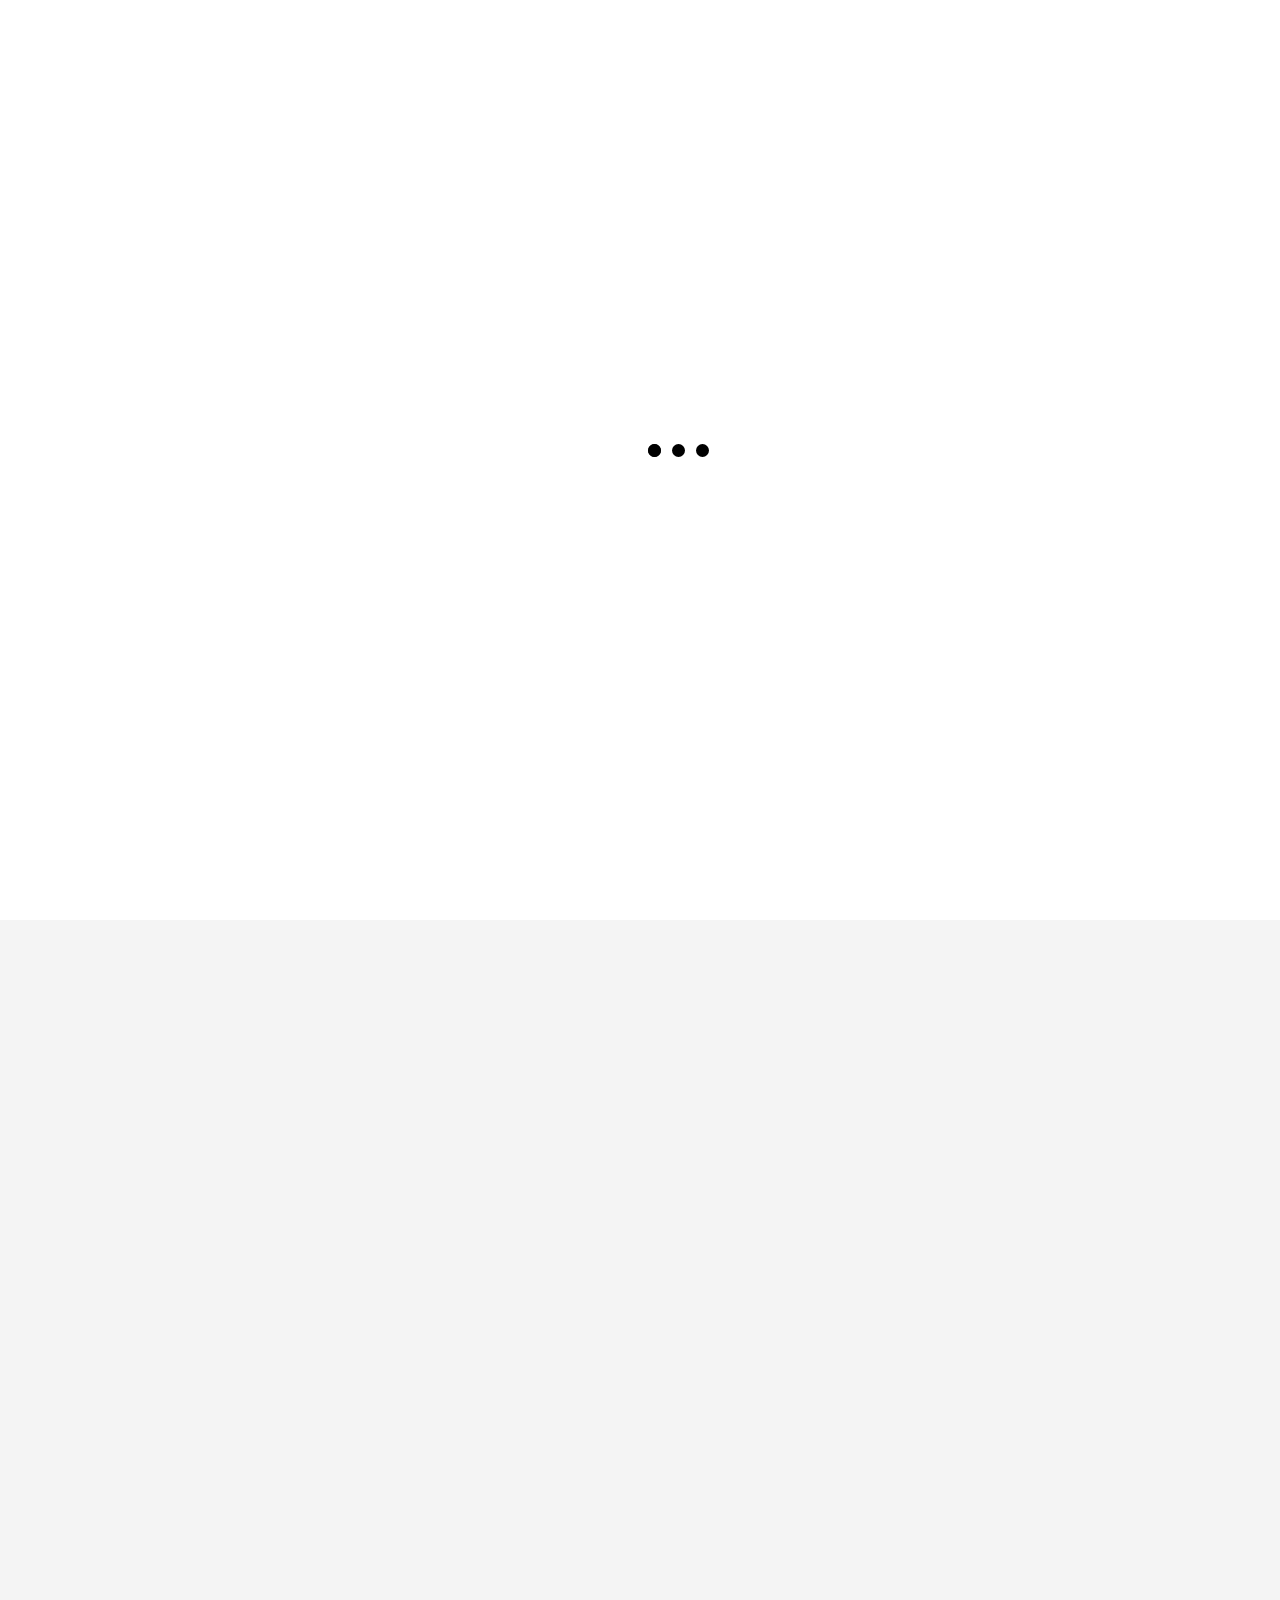
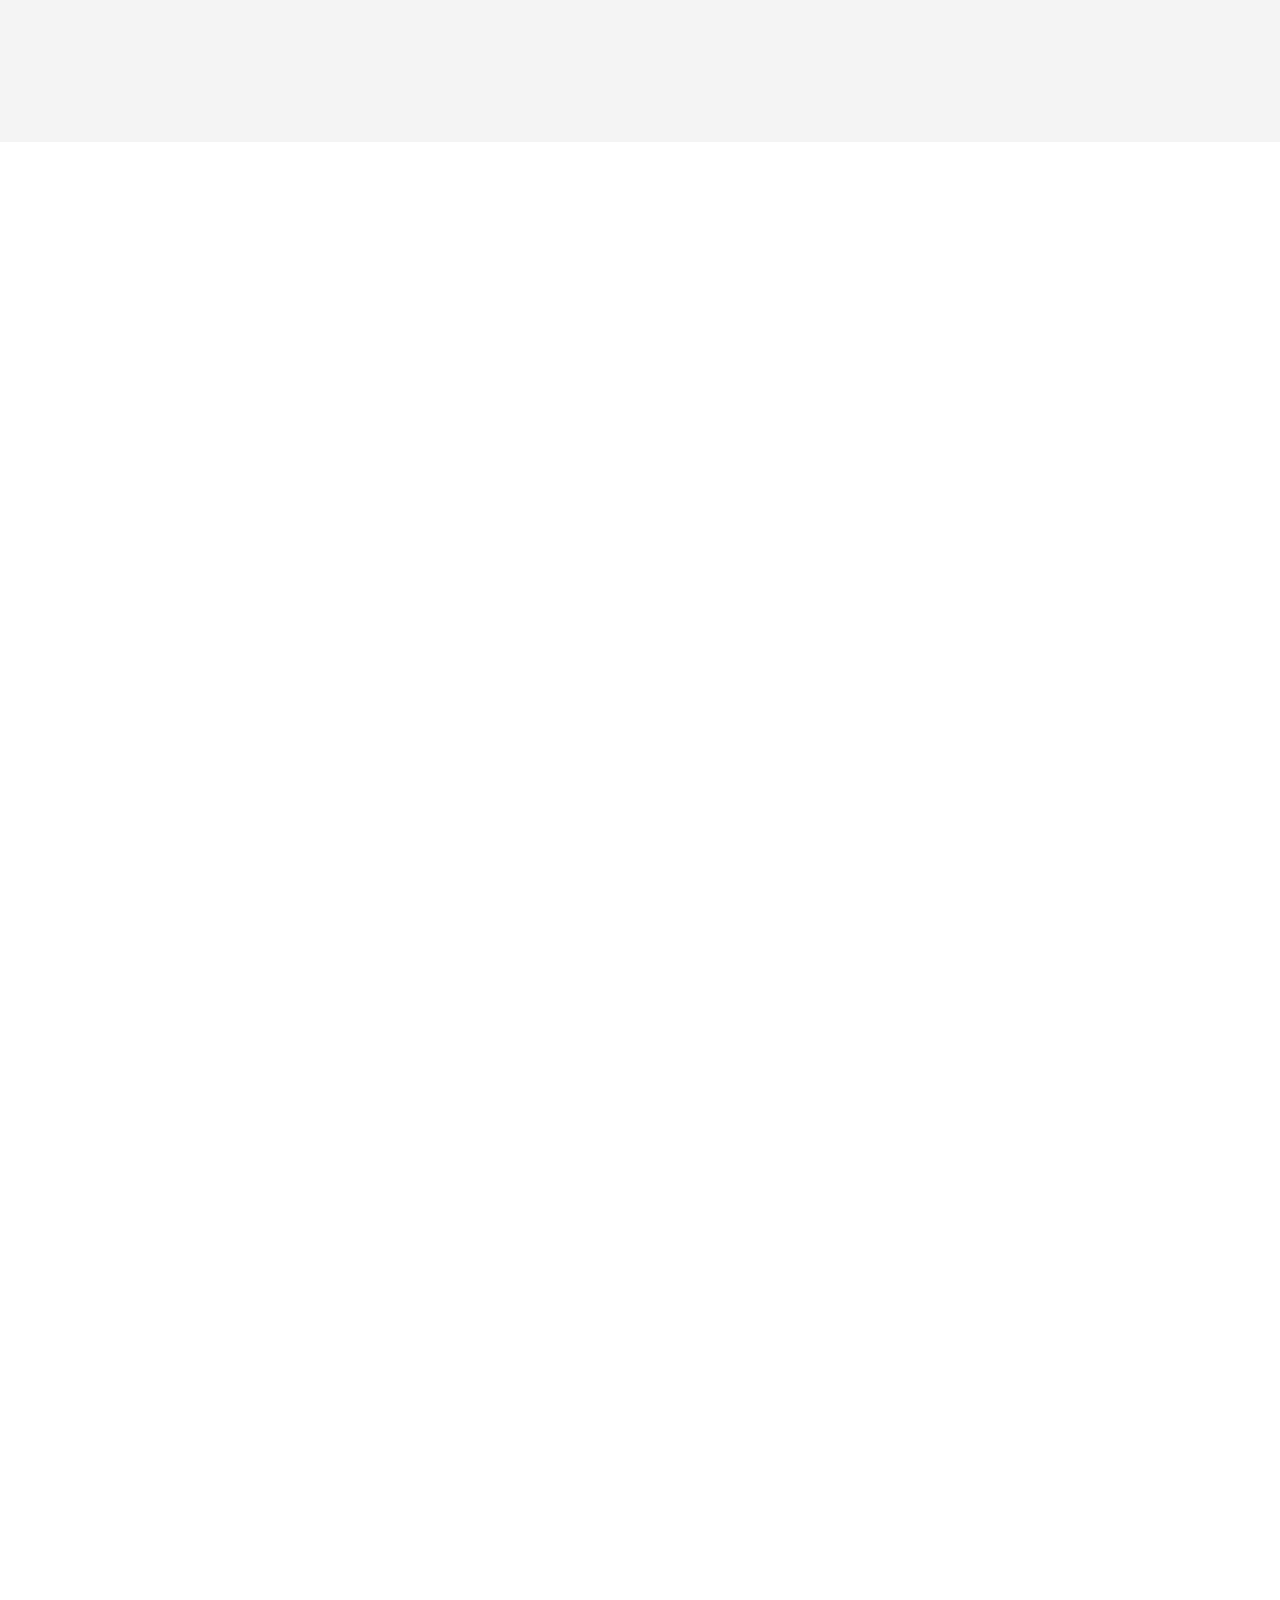
==== index.html @ 85cc7d7e "Added files" ====
<!DOCTYPE html>
<html lang="en">
<head>
  <meta charset="utf-8">
  <meta content="width=device-width, initial-scale=1.0" name="viewport">
  <title>Team Phantoms</title>
  <meta content="" name="description">
  <meta content="" name="keywords">

  <!-- Favicons -->
  <link href="assets/img/favicon.png" rel="icon">
  <link href="assets/img/apple-touch-icon.png" rel="apple-touch-icon">

  <!-- Fonts -->
  <link href="https://fonts.googleapis.com" rel="preconnect">
  <link href="https://fonts.gstatic.com" rel="preconnect" crossorigin>
  <link href="https://fonts.googleapis.com/css2?family=Open+Sans:ital,wght@0,300;0,400;0,500;0,600;0,700;0,800;1,300;1,400;1,500;1,600;1,700;1,800&family=Montserrat:ital,wght@0,100;0,200;0,300;0,400;0,500;0,600;0,700;0,800;0,900;1,100;1,200;1,300;1,400;1,500;1,600;1,700;1,800;1,900&family=Lato:ital,wght@0,100;0,300;0,400;0,700;0,900;1,100;1,300;1,400;1,700;1,900&display=swap" rel="stylesheet">

  <!-- Vendor CSS Files -->
  <link href="assets/vendor/bootstrap/css/bootstrap.min.css" rel="stylesheet">
  <link href="assets/vendor/bootstrap-icons/bootstrap-icons.css" rel="stylesheet">
  <link href="assets/vendor/glightbox/css/glightbox.min.css" rel="stylesheet">
  <link href="assets/vendor/swiper/swiper-bundle.min.css" rel="stylesheet">
  <link href="assets/vendor/aos/aos.css" rel="stylesheet">

  <!-- Template Main CSS File -->
  <link href="assets/css/main.css" rel="stylesheet">
</head>

<body class="index-page" data-bs-spy="scroll" data-bs-target="#navmenu">

  <!-- ======= Header ======= -->
  <header id="header" class="header fixed-top d-flex align-items-center">
    <div class="container-fluid d-flex align-items-center justify-content-between">

      <a href="index.html" class="logo d-flex align-items-center me-auto me-xl-0">
        <h1>Super Senior</h1>
        <span>.</span>
      </a>
      <nav id="navmenu" class="navmenu">
        <ul>
          <li><a href="index.html#hero" class="active">Home</a></li>
          <li><a href="index.html#about">Opportutnities</a></li>
          <li><a href="index.html#services">Achievements</a></li>
          
          <li><a href="blog.html">Education</a></li>
          <li><a href="index.html#contact">Contact</a></li>
        </ul>

        <i class="mobile-nav-toggle d-xl-none bi bi-list"></i>
      </nav><!-- End Nav Menu -->

      <a class="btn-getstarted" href="index.html#about">Get Started</a>

    </div>
  </header><!-- End Header -->

  <main id="main">

    <!-- Hero Section - Home Page -->
    <section id="hero" class="hero">

      <img src="_a0524491-b426-4482-9401-e0a22177721f.jpeg" alt="" data-aos="fade-in">

      <div class="container">
        <div class="row">
          <div class="col-lg-10">
            <h2 data-aos="fade-up" data-aos-delay="100">Welcome Juniors</h2>
            <p data-aos="fade-up" data-aos-delay="200">Let your Seniors Help you</p>
          </div>
          <div class="col-lg-5">
            <form action="#" class="sign-up-form d-flex" data-aos="fade-up" data-aos-delay="300">
              <input type="text" class="form-control" placeholder="Ask your doubts here...">
              <!-- <input type="submit" class="btn btn-primary" value="help" id="buttono"> -->
              <a  href="index.html#solution-video"><button class="btn-primary" >  Submit</button></a>
              <!-- <button class="btn-primary" onclick="window.location.href='index.html#solution-video'">Submit</button> -->
            </form>
          </div>
          <div class="final-solution" style="display: flex; justify-content: space-between; margin-top: 30px;">

          </div>

        </div>
      </div>

    </section><!-- End Hero Section -->

    <!-- Clients Section - Home Page -->
    <section id="clients" class="clients">

      <div class="container-fluid" data-aos="fade-up">

        <div class="row gy-4">


      </div>

    </section><!-- End Clients Section -->

    <!-- About Section - Home Page -->
    <section id="about" class="about">

      <div class="container" data-aos="fade-up" data-aos-delay="100">
        <div class="row align-items-xl-center gy-5">

          <div class="col-xl-5 content">
            <h3>Here's what you get</h3>
            <h2>Sports/Culture/Extra curriculars</h2>
            
            <a  class="read-more"><span>Read More</span><i class="bi bi-arrow-right"></i></a>
          </div>

          <div class="col-xl-7">
            <div class="row gy-4 icon-boxes">

              <div class="col-md-6" data-aos="fade-up" data-aos-delay="200">
                <div class="icon-box">
                  <i class="bi bi-buildings"></i>
                  <h3>CP/Hackathons/Gsoc</h3>
                  <p>Competitive programming/Hackathon culture that attracts companies for hiring</p>
                </div>
              </div> <!-- End Icon Box -->

              <div class="col-md-6" data-aos="fade-up" data-aos-delay="300">
                <div class="icon-box">
                  <i class="bi bi-clipboard-pulse"></i>
                  <h3>Workshops</h3>
                  <p>Weekend Workshops helps you in building realtime products  </p>
                </div>
              </div> <!-- End Icon Box -->

              <div class="col-md-6" data-aos="fade-up" data-aos-delay="400">
                <div class="icon-box">
                  <i class="bi bi-command"></i>
                  <h3>Fests</h3>
                  <p>Sports fest / cultural fests / tech fests helping you in building connections and competing realtime.</p>
                </div>
              </div> <!-- End Icon Box -->

              <div class="col-md-6" data-aos="fade-up" data-aos-delay="500">
                <div class="icon-box">
                  <i class="bi bi-graph-up-arrow"></i>
                  <h3>Start Ups</h3>
                  <p>Pitch your ideas and get upto 1 Cr funding for your start up</p>
                </div>
              </div> <!-- End Icon Box -->

            </div>
          </div>

        </div>
      </div>

    </section>
    <!-- Services Section - Home Page -->
    <section id="services" class="services">

      <!--  Section Title -->
      <div class="container section-title" data-aos="fade-up">
        <h2>Achievements</h2>
      </div><!-- End Section Title -->

      <div class="container">

        <div class="row gy-4">

          <div class="col-lg-6 " data-aos="fade-up" data-aos-delay="100">
            <div class="service-item d-flex">
              <div class="icon flex-shrink-0"><i class="bi bi-briefcase"></i></div>
              <div>
                <h4 class="title"><a  class="stretched-link">ICPC</a></h4>
                <p class="description">First-year NST students secure impressive 114th rank at ACM-ICPC Amritapuri Regionals</p>
              </div>
            </div>
          </div>
          <!-- End Service Item -->

          <div class="col-lg-6 " data-aos="fade-up" data-aos-delay="200">
            <div class="service-item d-flex">
              <div class="icon flex-shrink-0"><i class="bi bi-card-checklist"></i></div>
              <div>
                <h4 class="title"><a  class="stretched-link">Interships from First Semsester</a></h4>
                <p class="description">Embarking on internships during the first semester,students gain invaluable real-world experience, setting a strong foundation for their professional journey</p>
              </div>
            </div>
          </div><!-- End Service Item -->

          <div class="col-lg-6 " data-aos="fade-up" data-aos-delay="300">
            <div class="service-item d-flex">
              <div class="icon flex-shrink-0"><i class="bi bi-bar-chart"></i></div>
              <div>
                <h4 class="title"><a class="stretched-link">Robotics club</a></h4>
                <p class="description">In the Robotics Club, we engaged in diverse projects, fostering collaboration and skill development in robotics and automation</p>
              </div>
            </div>
          </div><!-- End Service Item -->

          <div class="col-lg-6 " data-aos="fade-up" data-aos-delay="400">
            <div class="service-item d-flex">
              <div class="icon flex-shrink-0"><i class="bi bi-binoculars"></i></div>
              <div>
                <h4 class="title"><a  class="stretched-link">IEEE</a></h4>
                <p class="description">Topped in the whole state of Haryana</p>
              </div>
            </div>
          </div><!-- End Service Item -->

          <div class="col-lg-6 " data-aos="fade-up" data-aos-delay="500">
            <div class="service-item d-flex">
              <div class="icon flex-shrink-0"><i class="bi bi-brightness-high"></i></div>
              <div>
                <h4 class="title"><a class="stretched-link">Cutural Clubs</a></h4>
                <p class="description">Created various student led clubs like arts, music, dance</p>
              </div>
            </div>
          </div><!-- End Service Item -->

          <div class="col-lg-6 " data-aos="fade-up" data-aos-delay="600">
            <div class="service-item d-flex">
              <div class="icon flex-shrink-0"><i class="bi bi-calendar4-week"></i></div>
              <div>
                <h4 class="title"><a class="stretched-link">Startup Environment</a></h4>
                <p class="description">culture created for collaboration</p>
              </div>
            </div>
          </div><!-- End Service Item -->

        </div>

      </div>

    </section><!-- End Services Section -->
    <!-- Recent-posts Section - Home Page -->
    <section id="recent-posts" class="recent-posts">

      <!--  Section Title -->
      <div class="container section-title" data-aos="fade-up">
        <h2>Upcomming events</h2>
      </div><!-- End Section Title -->

      <div class="container">

        <div class="row gy-4">

          <div class="col-xl-4 col-md-6" data-aos="fade-up" data-aos-delay="100">
            <article>

              <div class="post-img">
                <img src="https://damru.rishihood.edu.in/images/COLOUR_WITHOUTBCG%20(1).png" alt="" class="img-fluid">
              </div>


              <h2 class="title">
                <a href="https://damru.rishihood.edu.in/competitions.html">Damru Fest</a>
              </h2>

            </article>
          </div><!-- End post list item -->

          <div class="col-xl-4 col-md-6" data-aos="fade-up" data-aos-delay="100">
            <article>

              <div class="post-img">
                <img src="https://encrypted-tbn0.gstatic.com/images?q=tbn:ANd9GcT6yv4cYqVsQr5GHYS9W18qjP5LF4CqBjvA18ompoas4g&s" alt="" class="img-fluid" height="auto" width="100%">
              </div>


              <h2 class="title">
                <a href="https://www.neutronfest.com">Neutron Fest</a>
              </h2>

            </article>
          </div><!-- End post list item -->

          <div class="col-xl-4 col-md-6" data-aos="fade-up" data-aos-delay="100">
            <article>

              <div class="post-img">
                <img src="coderush.webp" alt="" class="img-fluid">
              </div>


              <h2 class="title">
                <a href="blog-details.html">Code Rush</a>
              </h2>

            </article>
          </div><!-- End post list item -->
        </div><!-- End recent posts list -->

      </div>

    </section><!-- End Recent-posts Section -->
    

    <!-- Contact Section - Home Page -->
    <section id="contact" class="contact">

      <!--  Section Title -->
      <div class="container section-title" data-aos="fade-up">
        <h2>Contact</h2>
        <p>Newton School of technology & Rishihood university</p>
      </div><!-- End Section Title -->

      <div class="container" data-aos="fade-up" data-aos-delay="100">

        <div class="row gy-4">

          <div class="col-lg-6">

            <div class="row gy-4">
              <div class="col-md-6">
                <div class="info-item" data-aos="fade" data-aos-delay="200">
                  <i class="bi bi-geo-alt"></i>
                  <h3>Address</h3>
                  <p>Rishihood University, address</p>
                  <p>NH44 Chowk Bahalgarh, Haryana 131001</p>
                </div>
              </div><!-- End Info Item -->

              <div class="col-md-6">
                <div class="info-item" data-aos="fade" data-aos-delay="300">
                  <i class="bi bi-telephone"></i>
                  <h3>Call Us</h3>
                  <p>+ 1800-120-6631</p>
                  <p>+1  1800-120-6631</p>
                </div>
              </div><!-- End Info Item -->

              <div class="col-md-6">
                <div class="info-item" data-aos="fade" data-aos-delay="400">
                  <i class="bi bi-envelope"></i>
                  <h3>Email Us</h3>
                  <p>namaste@rishihood.edu.in</p>
                  <p>admissions@rishihood.edu.in</p>
                </div>
              </div><!-- End Info Item -->

              <div class="col-md-6">
                <div class="info-item" data-aos="fade" data-aos-delay="500">
                  <i class="bi bi-clock"></i>
                  <h3>Open Hours</h3>
                  <p>Monday - Friday</p>
                  <p>9:00AM - 05:00PM</p>
                </div>
              </div><!-- End Info Item -->

            </div>

          </div>

          <div class="col-lg-6">
            <form action="forms/contact.php" method="post" class="php-email-form" data-aos="fade-up" data-aos-delay="200">
              <div class="row gy-4">

                <div class="col-md-6">
                  <input type="text" name="name" class="form-control" placeholder="Your Name" required>
                </div>

                <div class="col-md-6 ">
                  <input type="email" class="form-control" name="email" placeholder="Your Email" required>
                </div>

                <div class="col-md-12">
                  <input type="text" class="form-control" name="subject" placeholder="Subject" required>
                </div>

                <div class="col-md-12">
                  <textarea class="form-control" name="message" rows="6" placeholder="Message" required></textarea>
                </div>

                <div class="col-md-12 text-center">
                  <div class="loading">Loading</div>
                  <div class="error-message"></div>
                  <div class="sent-message">Your message has been sent. Thank you!</div>

                  <button type="submit">Send Message</button>
                </div>

              </div>
            </form>
          </div><!-- End Contact Form -->

        </div>

      </div>

    </section><!-- End Contact Section -->

  </main>

  <!-- ======= Footer ======= -->
  

  <!-- Scroll Top Button -->
  <a href="#" id="scroll-top" class="scroll-top d-flex align-items-center justify-content-center"><i class="bi bi-arrow-up-short"></i></a>

  <!-- Preloader -->
  <div id="preloader">
    <div></div>
    <div></div>
    <div></div>
    <div></div>
  </div>

  <!-- Vendor JS Files -->
  <script src="assets/vendor/bootstrap/js/bootstrap.bundle.min.js"></script>
  <script src="assets/vendor/glightbox/js/glightbox.min.js"></script>
  <script src="assets/vendor/purecounter/purecounter_vanilla.js"></script>
  <script src="assets/vendor/imagesloaded/imagesloaded.pkgd.min.js"></script>
  <script src="assets/vendor/isotope-layout/isotope.pkgd.min.js"></script>
  <script src="assets/vendor/swiper/swiper-bundle.min.js"></script>
  <script src="assets/vendor/aos/aos.js"></script>
  <script src="assets/vendor/php-email-form/validate.js"></script>

  <!-- Template Main JS File -->
  <script src="assets/js/main.js" type="module"></script>

</body>

</html>
---- assets/css/main.css ----
/**
* Template Name: Append
* Template URL: https://bootstrapmade.com/append-bootstrap-website-template/
* Updated: Mar 17 2024 with Bootstrap v5.3.3
* Author: BootstrapMade.com
* License: https://bootstrapmade.com/license/
*/

/*--------------------------------------------------------------
# Font & Color Variables
# Help: https://bootstrapmade.com/color-system/
--------------------------------------------------------------*/
/* Fonts */
:root {
  --default-font: "Open Sans", system-ui, -apple-system, "Segoe UI", Roboto, "Helvetica Neue", Arial, "Noto Sans", "Liberation Sans", sans-serif, "Apple Color Emoji", "Segoe UI Emoji", "Segoe UI Symbol", "Noto Color Emoji";
  --heading-font: "Montserrat", sans-serif;
  --nav-font: "Lato", sans-serif;
}

/* Global Colors */
:root {
  --background-color: #ffffff;
  --background-color-rgb: 255, 255, 255;
  --default-color: #212529;
  --default-color-rgb: 33, 37, 41;
  --accent-color:black;
  --accent-color-rgb: 232, 69, 69;
  --heading-color: #32353a;
  --heading-color-rgb: 50, 53, 58;
  --contrast-color: #ffffff;
  --contrast-color-rgb: 255, 255, 255;
}

/* Nav Menu Colors */
:root {
  --nav-color: #3a3939;
  --nav-hover-color: black;
  --nav-dropdown-color: #3a3939;
  --nav-dropdown-hover-color: black;
  --nav-dropdown-background-color: #ffffff;
}

/* Smooth scroll */
:root {
  scroll-behavior: smooth;
}

/*--------------------------------------------------------------
# General
--------------------------------------------------------------*/
body {
  color: var(--default-color);
  background-color: var(--background-color);
  font-family: var(--default-font);
}

a {
  color: var(--accent-color);
  text-decoration: none;
  transition: 0.3s;
}

a:hover {
  color: rgba(var(--accent-color-rgb), 0.7);
  text-decoration: none;
}

h1,
h2,
h3,
h4,
h5,
h6 {
  color: var(--heading-color);
  font-family: var(--heading-font);
}

/*--------------------------------------------------------------
# Global Header
--------------------------------------------------------------*/
.header {
  --background-color: #ffffff;
  color: var(--default-color);
  background-color: var(--background-color);
  padding: 15px 0;
  transition: all 0.5s;
  z-index: 997;
}

.header .logo img {
  max-height: 40px;
  margin-right: 6px;
}

.header .logo h1 {
  font-size: 24px;
  margin: 0;
  font-weight: 600;
  color: var(--heading-color);
}

.header .logo span {
  color: var(--accent-color);
  font-size: 24px;
  font-weight: 600;
  padding-left: 3px;
}

.header .btn-getstarted,
.header .btn-getstarted:focus {
  color: var(--contrast-color);
  background: var(--accent-color);
  font-size: 14px;
  padding: 8px 26px;
  margin: 0;
  border-radius: 4px;
  transition: 0.3s;
}

.header .btn-getstarted:hover,
.header .btn-getstarted:focus:hover {
  color: var(black);
  /* background: rgba(var(--accent-color-rgb), 0.85); */
  background-color: black;
}

@media (max-width: 1200px) {
  .header .logo {
    order: 1;
  }

  .header .btn-getstarted {
    order: 2;
    margin: 0 15px 0 0;
    padding: 6px 20px;
  }

  .header .navmenu {
    order: 3;
  }
}

/* Global Header on page scroll
------------------------------*/
.scrolled .header {
  --background-color: #ffffff;
  --heading-color: #444444;
  --nav-color: #444444;
  --nav-hover-color: black;
  box-shadow: 0 0 30px 10px rgba(0, 0, 0, 0.1);
}

/* Global Scroll Margin Top
------------------------------*/
section {
  scroll-margin-top: 90px;
}

@media (max-width: 1199px) {
  section {
    scroll-margin-top: 66px;
  }
}

/* Home Page Custom Header
------------------------------*/
.index-page .header {
  --background-color: rgba(255, 255, 255, 0);
  --heading-color: #ffffff;
  --nav-color: rgba(255, 255, 255, 0.515);
  --nav-hover-color: #ffffff;
}

/* Home Page Custom Header on page scroll
------------------------------*/
.index-page.scrolled .header {
  --background-color: #ffffff;
  --heading-color: #444444;
  --nav-color: #444444;
  --nav-hover-color: black;
}

/*--------------------------------------------------------------
# Navigation Menu
--------------------------------------------------------------*/
/* Desktop Navigation */
@media (min-width: 1200px) {
  .navmenu {
    padding: 0;
  }

  .navmenu ul {
    margin: 0;
    padding: 0;
    display: flex;
    list-style: none;
    align-items: center;
  }

  .navmenu li {
    position: relative;
  }

  .navmenu a,
  .navmenu a:focus {
    color: var(--nav-color);
    padding: 18px 15px;
    font-size: 16px;
    font-family: var(--nav-font);
    font-weight: 400;
    display: flex;
    align-items: center;
    justify-content: space-between;
    white-space: nowrap;
    transition: 0.3s;
  }

  .navmenu a i,
  .navmenu a:focus i {
    font-size: 12px;
    line-height: 0;
    margin-left: 5px;
    transition: 0.3s;
  }

  .navmenu li:last-child a {
    padding-right: 0;
  }

  .navmenu li:hover>a,
  .navmenu .active,
  .navmenu .active:focus {
    color: var(--nav-hover-color);
  }

  .navmenu .dropdown ul {
    margin: 0;
    padding: 10px 0;
    background: var(--nav-dropdown-background-color);
    display: block;
    position: absolute;
    visibility: hidden;
    left: 14px;
    top: 130%;
    opacity: 0;
    transition: 0.3s;
    border-radius: 4px;
    z-index: 99;
  }

  .navmenu .dropdown ul li {
    min-width: 200px;
  }

  .navmenu .dropdown ul a {
    padding: 10px 20px;
    font-size: 15px;
    text-transform: none;
    color: var(--nav-dropdown-color);
  }

  .navmenu .dropdown ul a i {
    font-size: 12px;
  }

  .navmenu .dropdown ul a:hover,
  .navmenu .dropdown ul .active:hover,
  .navmenu .dropdown ul li:hover>a {
    color: var(--nav-dropdown-hover-color);
  }

  .navmenu .dropdown:hover>ul {
    opacity: 1;
    top: 100%;
    visibility: visible;
  }

  .navmenu .dropdown .dropdown ul {
    top: 0;
    left: -90%;
    visibility: hidden;
  }

  .navmenu .dropdown .dropdown:hover>ul {
    opacity: 1;
    top: 0;
    left: -100%;
    visibility: visible;
  }

  .navmenu .megamenu {
    position: static;
  }

  .navmenu .megamenu ul {
    margin: 0;
    padding: 10px;
    background: var(--nav-dropdown-background-color);
    box-shadow: 0px 0px 20px rgba(var(--default-color-rgb), 0.1);
    display: block;
    position: absolute;
    top: 130%;
    left: 0;
    right: 0;
    visibility: hidden;
    opacity: 0;
    display: flex;
    transition: 0.3s;
    border-radius: 4px;
    z-index: 99;
  }

  .navmenu .megamenu ul li {
    flex: 1;
  }

  .navmenu .megamenu ul li a,
  .navmenu .megamenu ul li:hover>a {
    padding: 10px 20px;
    font-size: 15px;
    color: var(--nav-dropdown-color);
  }

  .navmenu .megamenu ul li a:hover,
  .navmenu .megamenu ul li .active,
  .navmenu .megamenu ul li .active:hover {
    color: var(--nav-dropdown-hover-color);
  }

  .navmenu .megamenu:hover>ul {
    opacity: 1;
    top: 100%;
    visibility: visible;
  }

  .navmenu .dd-box-shadow {
    box-shadow: 0px 0px 30px rgba(var(--default-color-rgb), 0.15);
  }
}

/* Mobile Navigation */
@media (max-width: 1199px) {
  .mobile-nav-toggle {
    color: var(--nav-color);
    font-size: 28px;
    line-height: 0;
    margin-right: 10px;
    cursor: pointer;
    transition: color 0.3s;
  }

  .navmenu {
    padding: 0;
    z-index: 9997;
  }

  .navmenu ul {
    display: none;
    position: absolute;
    inset: 60px 20px 20px 20px;
    padding: 10px 0;
    margin: 0;
    border-radius: 6px;
    background-color: var(--nav-dropdown-background-color);
    overflow-y: auto;
    transition: 0.3s;
    z-index: 9998;
    box-shadow: 0px 0px 30px rgba(var(--default-color-rgb), 0.1);
  }

  .navmenu a,
  .navmenu a:focus {
    color: var(--nav-dropdown-color);
    padding: 10px 20px;
    font-family: var(--nav-font);
    font-size: 17px;
    font-weight: 500;
    display: flex;
    align-items: center;
    justify-content: space-between;
    white-space: nowrap;
    transition: 0.3s;
  }

  .navmenu a i,
  .navmenu a:focus i {
    font-size: 12px;
    line-height: 0;
    margin-left: 5px;
    width: 30px;
    height: 30px;
    display: flex;
    align-items: center;
    justify-content: center;
    border-radius: 50%;
    transition: 0.3s;
    background-color: rgba(var(--accent-color-rgb), 0.1);
  }

  .navmenu a i:hover,
  .navmenu a:focus i:hover {
    background-color: var(--accent-color);
    color: var(--contrast-color);
  }

  .navmenu a:hover,
  .navmenu .active,
  .navmenu .active:focus {
    color: var(--nav-dropdown-hover-color);
  }

  .navmenu .active i,
  .navmenu .active:focus i {
    background-color: var(--accent-color);
    color: var(--contrast-color);
    transform: rotate(180deg);
  }

  .navmenu .dropdown ul,
  .navmenu .megamenu ul {
    position: static;
    display: none;
    z-index: 99;
    padding: 10px 0;
    margin: 10px 20px;
    background-color: var(--nav-dropdown-background-color);
    transition: all 0.5s ease-in-out;
  }

  .navmenu .dropdown ul ul,
  .navmenu .megamenu ul ul {
    background-color: rgba(33, 37, 41, 0.1);
  }

  .navmenu .dropdown>.dropdown-active,
  .navmenu .megamenu>.dropdown-active {
    display: block;
    background-color: rgba(33, 37, 41, 0.03);
  }

  .mobile-nav-active {
    overflow: hidden;
  }

  .mobile-nav-active .mobile-nav-toggle {
    color: #fff;
    position: absolute;
    font-size: 32px;
    top: 15px;
    right: 15px;
    margin-right: 0;
    z-index: 9999;
  }

  .mobile-nav-active .navmenu {
    position: fixed;
    overflow: hidden;
    inset: 0;
    background: rgba(33, 37, 41, 0.8);
    transition: 0.3s;
  }

  .mobile-nav-active .navmenu>ul {
    display: block;
  }
}

/*--------------------------------------------------------------
# Footer
--------------------------------------------------------------*/
.footer {
  --background-color: #f4f4f4;
  color: var(--default-color);
  background-color: var(--background-color);
  font-size: 14px;
  padding-bottom: 50px;
}

.footer .footer-top {
  padding-top: 50px;
}

.footer .footer-about .logo {
  line-height: 0;
  margin-bottom: 25px;
}

.footer .footer-about .logo img {
  max-height: 40px;
  margin-right: 6px;
}

.footer .footer-about .logo span {
  color: var(--heading-color);
  font-size: 30px;
  font-weight: 700;
  letter-spacing: 1px;
  font-family: var(--heading-font);
}

.footer .footer-about p {
  font-size: 14px;
  font-family: var(--heading-font);
}

.footer .social-links a {
  display: flex;
  align-items: center;
  justify-content: center;
  width: 40px;
  height: 40px;
  border-radius: 50%;
  border: 1px solid rgba(var(--default-color-rgb), 0.5);
  font-size: 16px;
  color: rgba(var(--default-color-rgb), 0.5);
  margin-right: 10px;
  transition: 0.3s;
}

.footer .social-links a:hover {
  color: var(--accent-color);
  border-color: var(--accent-color);
}

.footer h4 {
  color: var(--heading-color);
  font-size: 16px;
  font-weight: bold;
  position: relative;
  padding-bottom: 12px;
}

.footer .footer-links {
  margin-bottom: 30px;
}

.footer .footer-links ul {
  list-style: none;
  padding: 0;
  margin: 0;
}

.footer .footer-links ul i {
  padding-right: 2px;
  font-size: 12px;
  line-height: 0;
}

.footer .footer-links ul li {
  padding: 10px 0;
  display: flex;
  align-items: center;
}

.footer .footer-links ul li:first-child {
  padding-top: 0;
}

.footer .footer-links ul a {
  color: rgba(var(--default-color-rgb), 0.8);
  display: inline-block;
  line-height: 1;
}

.footer .footer-links ul a:hover {
  color: var(--accent-color);
}

.footer .footer-contact p {
  margin-bottom: 5px;
}

.footer .copyright {
  padding-top: 25px;
  padding-bottom: 25px;
  background-color: rgba(var(--default-color-rgb), 0.05);
}

.footer .copyright p {
  margin-bottom: 0;
}

.footer .credits {
  margin-top: 6px;
  font-size: 13px;
}

/*--------------------------------------------------------------
# Scroll Top Button
--------------------------------------------------------------*/
.scroll-top {
  position: fixed;
  visibility: hidden;
  opacity: 0;
  right: 15px;
  bottom: 15px;
  z-index: 99999;
  background-color: var(--accent-color);
  width: 40px;
  height: 40px;
  border-radius: 4px;
  transition: all 0.4s;
}

.scroll-top i {
  font-size: 24px;
  color: #ffffff;
  line-height: 0;
}

.scroll-top:hover {
  background-color: rgba(var(--accent-color-rgb), 0.8);
  color: #ffffff;
}

.scroll-top.active {
  visibility: visible;
  opacity: 1;
}

/*--------------------------------------------------------------
# Preloader
--------------------------------------------------------------*/
#preloader {
  position: fixed;
  inset: 0;
  z-index: 9999;
  overflow: hidden;
  background-color: var(--background-color);
  transition: all 0.6s ease-out;
  width: 100%;
  height: 100vh;
  display: flex;
  align-items: center;
  justify-content: center;
}

#preloader div {
  width: 13px;
  height: 13px;
  background-color: var(--accent-color);
  border-radius: 50%;
  animation-timing-function: cubic-bezier(0, 1, 1, 0);
  position: absolute;
  left: 50%;
}

#preloader div:nth-child(1) {
  left: calc(50% + 8px);
  animation: animate-preloader-1 0.6s infinite;
}

#preloader div:nth-child(2) {
  left: calc(50% + 8px);
  animation: animate-preloader-2 0.6s infinite;
}

#preloader div:nth-child(3) {
  left: calc(50% + 32px);
  animation: animate-preloader-2 0.6s infinite;
}

#preloader div:nth-child(4) {
  left: calc(50% + 56px);
  animation: animate-preloader-3 0.6s infinite;
}

@keyframes animate-preloader-1 {
  0% {
    transform: scale(0);
  }

  100% {
    transform: scale(1);
  }
}

@keyframes animate-preloader-3 {
  0% {
    transform: scale(1);
  }

  100% {
    transform: scale(0);
  }
}

@keyframes animate-preloader-2 {
  0% {
    transform: translate(0, 0);
  }

  100% {
    transform: translate(24px, 0);
  }
}

/*--------------------------------------------------------------
# Disable aos animation delay on mobile devices
--------------------------------------------------------------*/
@media screen and (max-width: 768px) {
  [data-aos-delay] {
    transition-delay: 0 !important;
  }
}

/*--------------------------------------------------------------
# Sections
--------------------------------------------------------------*/
section,
.section {
  color: var(--default-color);
  background-color: var(--background-color);
  padding: 60px 0;
  overflow: clip;
}

/*--------------------------------------------------------------
# Section Title
--------------------------------------------------------------*/
.section-title {
  text-align: center;
  padding-bottom: 60px;
}

.section-title h2 {
  font-size: 32px;
  font-weight: 700;
  position: relative;
}

.section-title h2:before,
.section-title h2:after {
  content: "";
  width: 50px;
  height: 2px;
  background: var(--accent-color);
  display: inline-block;
}

.section-title h2:before {
  margin: 0 15px 10px 0;
}

.section-title h2:after {
  margin: 0 0 10px 15px;
}

.section-title p {
  margin-bottom: 0;
}

/*--------------------------------------------------------------
# Page Title & Breadcrumbs
--------------------------------------------------------------*/
.page-title {
  color: var(--default-color);
  background-color: var(--background-color);
}

.page-title .heading {
  padding: 80px 0;
  border-top: 1px solid rgba(var(--default-color-rgb), 0.1);
}

.page-title .heading h1 {
  font-size: 38px;
  font-weight: 700;
  color: var(--heading-color);
}

.page-title nav {
  background-color: rgba(var(--default-color-rgb), 0.05);
  padding: 20px 0;
}

.page-title nav ol {
  display: flex;
  flex-wrap: wrap;
  list-style: none;
  margin: 0;
  font-size: 16px;
  font-weight: 600;
}

.page-title nav ol li+li {
  padding-left: 10px;
}

.page-title nav ol li+li::before {
  content: "/";
  display: inline-block;
  padding-right: 10px;
  color: rgba(var(--default-color-rgb), 0.3);
}

/*--------------------------------------------------------------
# Home Page
--------------------------------------------------------------*/
/* Hero Section - Home Page
------------------------------*/
.hero {
  --default-color: #ffffff;
  --default-color-rgb: 255, 255, 255;
  --background-color: #000000;
  --background-color-rgb: 0, 0, 0;
  width: 100%;
  min-height: 100vh;
  position: relative;
  padding: 160px 0 80px 0;
  display: flex;
  align-items: center;
  justify-content: center;
}

.hero img {
  position: absolute;
  inset: 0;
  display: block;
  width: 100%;
  height: 100%;
  -o-object-fit: cover;
  object-fit: cover;
  z-index: 1;
}

.hero:before {
  content: "";
  background: rgba(var(--background-color-rgb), 0.5);
  position: absolute;
  inset: 0;
  z-index: 2;
}

.hero .container {
  position: relative;
  z-index: 3;
}

.hero h2 {
  color: var(--contrast-color);
  margin: 0;
  font-size: 44px;
  font-weight: 700;
}

.hero p {
  color: rgba(var(--default-color-rgb), 0.8);
  margin: 5px 0 0 0;
  font-size: 20px;
}

.hero .sign-up-form {
  margin-top: 20px;
  padding: 10px;
  border-radius: 7px;
  background: #fff;
  box-shadow: 0 15px 30px 0 rgba(0, 0, 0, 0.1);
}

.hero .sign-up-form .form-control {
  border: none;
}

.hero .sign-up-form .form-control:active,
.hero .sign-up-form .form-control:focus {
  outline: none;
  box-shadow: none;
}

.hero .sign-up-form input[type=submit] {
  box-shadow: 0 15px 30px 0 rgba(0, 0, 0, 0.2);
  background-color: var(--accent-color);
  border-color: var(--accent-color);
  padding: 8px 20px 10px 20px;
  border-radius: 7px;
  color: var(--contrast-color);
}

.hero .sign-up-form input[type=submit]:hover {
  /*  background-color: rgba(var(--accent-color-rgb), 0.9); */
  background-color: black;
}

@media (max-width: 768px) {
  .hero h2 {
    font-size: 32px;
  }

  .hero p {
    font-size: 18px;
  }
}

/* Clients Section - Home Page
------------------------------*/
.clients {
  padding: 10px 0;
}

.clients .client-logo {
  display: flex;
  justify-content: center;
  align-items: center;
  overflow: hidden;
}

.clients .client-logo img {
  padding: 40px;
  max-width: 80%;
  transition: 0.3s;
  opacity: 0.5;
  filter: grayscale(100);
}

.clients .client-logo img:hover {
  filter: none;
  opacity: 1;
}

@media (max-width: 640px) {
  .clients .client-logo img {
    padding: 20px;
  }
}

/* About Section - Home Page
------------------------------*/
.about {
  --background-color: #f4f4f4;
}

.about .content h3 {
  font-size: 16px;
  font-weight: 500;
  line-height: 19px;
  padding: 10px 20px;
  background: rgba(var(--accent-color-rgb), 0.05);
  color: var(--accent-color);
  border-radius: 7px;
  display: inline-block;
}

.about .content h2 {
  font-weight: 700;
}

.about .content p:last-child {
  margin-bottom: 0;
}

.about .content .read-more {
  background: var(--accent-color);
  color: var(--contrast-color);
  font-family: var(--heading-font);
  font-weight: 500;
  font-size: 16px;
  letter-spacing: 1px;
  padding: 12px 24px;
  border-radius: 5px;
  transition: 0.3s;
  display: inline-flex;
  align-items: center;
  justify-content: center;
}

.about .content .read-more i {
  font-size: 18px;
  margin-left: 5px;
  line-height: 0;
  transition: 0.3s;
}

.about .content .read-more:hover {
  background: rgba(var(--accent-color-rgb), 0.8);
  padding-right: 19px;
}

.about .content .read-more:hover i {
  margin-left: 10px;
}

.about .icon-box {
  padding: 50px 40px;
  box-shadow: 0px 10px 50px rgba(0, 0, 0, 0.1);
  border-radius: 10px;
  transition: all 0.3s ease-out 0s;
  background-color: #fff;
}

.about .icon-box i {
  width: 80px;
  height: 80px;
  border-radius: 50%;
  display: inline-flex;
  align-items: center;
  justify-content: center;
  margin-bottom: 24px;
  font-size: 32px;
  line-height: 0;
  transition: all 0.4s ease-out 0s;
  background-color: rgba(var(--accent-color-rgb), 0.05);
  color: var(--accent-color);
}

.about .icon-box h3 {
  margin-bottom: 10px;
  font-size: 24px;
  font-weight: 700;
}

.about .icon-box p {
  margin-bottom: 0;
}

.about .icon-box:hover i {
  background-color: var(--accent-color);
  color: var(--contrast-color);
}

.about .icon-boxes .col-md-6:nth-child(2) .icon-box,
.about .icon-boxes .col-md-6:nth-child(4) .icon-box {
  margin-top: -40px;
}

@media (max-width: 768px) {

  .about .icon-boxes .col-md-6:nth-child(2) .icon-box,
  .about .icon-boxes .col-md-6:nth-child(4) .icon-box {
    margin-top: 0;
  }
}

/* Stats Section - Home Page
------------------------------*/
.stats {
  --default-color: #ffffff;
  --default-color-rgb: 255, 255, 255;
  --background-color: #000000;
  --background-color-rgb: 0, 0, 0;
  position: relative;
  padding: 120px 0;
}

.stats img {
  position: absolute;
  inset: 0;
  display: block;
  width: 100%;
  height: 100%;
  -o-object-fit: cover;
  object-fit: cover;
  z-index: 1;
}

.stats:before {
  content: "";
  background: rgba(var(--background-color-rgb), 0.6);
  position: absolute;
  inset: 0;
  z-index: 2;
}

.stats .container {
  position: relative;
  z-index: 3;
}

.stats .stats-item {
  padding: 30px;
  width: 100%;
}

.stats .stats-item span {
  font-size: 48px;
  display: block;
  color: var(--default-color);
  font-weight: 700;
}

.stats .stats-item p {
  padding: 0;
  margin: 0;
  font-family: var(--heading-font);
  font-size: 16px;
  font-weight: 700;
  color: rgba(var(--default-color-rgb), 0.6);
}

/* Services Section - Home Page
------------------------------*/
.services .service-item {
  position: relative;
  padding-top: 40px;
}

.services .service-item:before {
  content: "";
  position: absolute;
  top: 0;
  left: 0;
  right: 0;
  height: 2px;
  background: rgba(var(--default-color-rgb), 0.1);
}

.services .service-item::after {
  content: "";
  position: absolute;
  top: 0;
  left: 0;
  width: 30px;
  height: 2px;
  background: var(--accent-color);
  border-right: 5px solid var(--background-color);
}

.services .service-item .icon {
  width: 48px;
  height: 48px;
  position: relative;
  margin-right: 50px;
  line-height: 0;
}

.services .service-item .icon i {
  color: rgba(var(--default-color-rgb), 0.7);
  font-size: 56px;
  transition: ease-in-out 0.3s;
  z-index: 2;
  position: relative;
}

.services .service-item .icon:before {
  position: absolute;
  content: "";
  height: 30px;
  width: 30px;
  background: rgba(var(--accent-color-rgb), 0.3);
  border-radius: 50px;
  z-index: 1;
  bottom: -15px;
  right: -15px;
  transition: 0.3s;
}

.services .service-item .title {
  font-weight: 700;
  margin-bottom: 15px;
  font-size: 18px;
}

.services .service-item .title a {
  color: var(--heading-color);
}

.services .service-item .title a:hover {
  color: var(--accent-color);
}

.services .service-item .description {
  line-height: 24px;
  font-size: 14px;
}

/* Features Section - Home Page
------------------------------*/
.features .features-item {
  color: rgba(var(--default-color-rgb), 0.8);
}

.features .features-item+.features-item {
  margin-top: 100px;
}

@media (max-width: 768px) {
  .features .features-item+.features-item {
    margin-top: 40px;
  }
}

.features .features-item h3 {
  font-weight: 700;
  font-size: 26px;
}

.features .features-item .btn-get-started {
  background-color: var(--accent-color);
  color: var(--contrast-color);
  padding: 8px 30px 10px 30px;
  border-radius: 4px;
}

.features .features-item .btn-get-started:hover {
  background-color: rgba(var(--accent-color-rgb), 0.9);
}

.features .features-item ul {
  list-style: none;
  padding: 0;
}

.features .features-item ul li {
  padding-bottom: 10px;
  display: flex;
  align-items: flex-start;
}

.features .features-item ul li:last-child {
  padding-bottom: 0;
}

.features .features-item ul i {
  font-size: 20px;
  padding-right: 4px;
  color: var(--accent-color);
}

.features .features-item img {
  border: 6px solid var(--background-color);
  box-shadow: 0 15px 30px -10px rgba(0, 0, 0, 0.1);
}

.features .features-item .features-img-bg {
  position: relative;
  min-height: 500px;
}

@media (max-width: 640px) {
  .features .features-item .features-img-bg {
    min-height: 300px;
  }
}

.features .features-item .features-img-bg img {
  position: absolute;
  inset: 0;
  display: block;
  width: 100%;
  height: 100%;
  -o-object-fit: cover;
  object-fit: cover;
}

.features .features-item .image-stack {
  display: grid;
  position: relative;
  grid-template-columns: repeat(12, 1fr);
}

.features .features-item .image-stack .stack-back {
  grid-column: 4/-1;
  grid-row: 1;
  width: 100%;
  z-index: 1;
}

.features .features-item .image-stack .stack-front {
  grid-row: 1;
  grid-column: 1/span 8;
  margin-top: 20%;
  width: 100%;
  z-index: 2;
}

/* Portfolio Section - Home Page
------------------------------*/
.portfolio .portfolio-filters {
  padding: 0;
  margin: 0 auto 20px auto;
  list-style: none;
  text-align: center;
}

.portfolio .portfolio-filters li {
  cursor: pointer;
  display: inline-block;
  padding: 8px 20px 10px 20px;
  margin: 0;
  font-size: 15px;
  font-weight: 500;
  line-height: 1;
  margin-bottom: 5px;
  border-radius: 50px;
  transition: all 0.3s ease-in-out;
  font-family: var(--heading-font);
}

.portfolio .portfolio-filters li:hover,
.portfolio .portfolio-filters li.filter-active {
  color: var(--contrast-color);
  background-color: var(--accent-color);
}

.portfolio .portfolio-filters li:first-child {
  margin-left: 0;
}

.portfolio .portfolio-filters li:last-child {
  margin-right: 0;
}

@media (max-width: 575px) {
  .portfolio .portfolio-filters li {
    font-size: 14px;
    margin: 0 0 10px 0;
  }
}

.portfolio .portfolio-item {
  position: relative;
  overflow: hidden;
}

.portfolio .portfolio-item .portfolio-info {
  opacity: 0;
  position: absolute;
  left: 12px;
  right: 12px;
  bottom: -100%;
  z-index: 3;
  transition: all ease-in-out 0.5s;
  background: rgba(var(--background-color-rgb), 0.9);
  padding: 15px;
}

.portfolio .portfolio-item .portfolio-info h4 {
  font-size: 18px;
  font-weight: 600;
  padding-right: 50px;
}

.portfolio .portfolio-item .portfolio-info p {
  color: rgba(var(--default-color-rgb), 0.7);
  font-size: 14px;
  margin-bottom: 0;
  padding-right: 50px;
}

.portfolio .portfolio-item .portfolio-info .preview-link,
.portfolio .portfolio-item .portfolio-info .details-link {
  position: absolute;
  right: 50px;
  font-size: 24px;
  top: calc(50% - 14px);
  color: rgba(var(--default-color-rgb), 0.7);
  transition: 0.3s;
  line-height: 0;
}

.portfolio .portfolio-item .portfolio-info .preview-link:hover,
.portfolio .portfolio-item .portfolio-info .details-link:hover {
  color: var(--accent-color);
}

.portfolio .portfolio-item .portfolio-info .details-link {
  right: 14px;
  font-size: 28px;
}

.portfolio .portfolio-item:hover .portfolio-info {
  opacity: 1;
  bottom: 0;
}

/* Pricing Section - Home Page
------------------------------*/
.pricing {
  padding: 60px 0 120px 0;
}

.pricing .section-title {
  margin-bottom: 40px;
}

.pricing .pricing-item {
  box-shadow: 0 3px 20px -2px rgba(var(--default-color-rgb), 0.1);
  padding: 60px 40px;
  height: 100%;
  position: relative;
  border-radius: 15px;
}

.pricing h3 {
  font-weight: 600;
  margin-bottom: 15px;
  font-size: 20px;
  text-align: center;
}

.pricing .icon {
  margin: 30px auto 20px auto;
  width: 70px;
  height: 70px;
  background: var(--accent-color);
  border-radius: 50%;
  display: flex;
  align-items: center;
  justify-content: center;
  transition: 0.3s;
  transform-style: preserve-3d;
}

.pricing .icon i {
  color: var(--background-color);
  font-size: 28px;
  transition: ease-in-out 0.3s;
  line-height: 0;
}

.pricing .icon::before {
  position: absolute;
  content: "";
  height: 86px;
  width: 86px;
  border-radius: 50%;
  background: rgba(var(--accent-color-rgb), 0.2);
  transition: all 0.3s ease-out 0s;
  transform: translateZ(-1px);
}

.pricing .icon::after {
  position: absolute;
  content: "";
  height: 102px;
  width: 102px;
  border-radius: 50%;
  background: rgba(var(--accent-color-rgb), 0.1);
  transition: all 0.3s ease-out 0s;
  transform: translateZ(-2px);
}

.pricing h4 {
  font-size: 48px;
  color: var(--accent-color);
  font-weight: 700;
  font-family: var(--heading-font);
  margin-bottom: 25px;
  text-align: center;
}

.pricing h4 sup {
  font-size: 28px;
}

.pricing h4 span {
  color: rgba(var(--default-color-rgb), 0.5);
  font-size: 18px;
  font-weight: 400;
}

.pricing ul {
  padding: 20px 0;
  list-style: none;
  color: rgba(var(--default-color-rgb), 0.8);
  text-align: left;
  line-height: 20px;
}

.pricing ul li {
  padding: 10px 0;
  display: flex;
  align-items: center;
}

.pricing ul i {
  color: #059652;
  font-size: 24px;
  padding-right: 3px;
}

.pricing ul .na {
  color: rgba(var(--default-color-rgb), 0.3);
}

.pricing ul .na i {
  color: rgba(var(--default-color-rgb), 0.3);
}

.pricing ul .na span {
  text-decoration: line-through;
}

.pricing .buy-btn {
  color: rgba(var(--default-color-rgb), 0.8);
  background-color: var(--contrast-color);
  display: inline-block;
  padding: 10px 40px;
  border-radius: 4px;
  border: 1px solid rgba(var(--default-color-rgb), 0.2);
  transition: none;
  font-size: 16px;
  font-weight: 600;
  font-family: var(--heading-font);
  transition: 0.3s;
}

.pricing .buy-btn:hover {
  background-color: var(--accent-color);
  color: var(--contrast-color);
}

.pricing .featured {
  z-index: 10;
  border: 3px solid var(--accent-color);
}

.pricing .featured .buy-btn {
  background-color: var(--accent-color);
  color: var(--contrast-color);
}

.pricing .featured .buy-btn:hover {
  background-color: rgba(var(--accent-color-rgb), 0.9);
}

@media (min-width: 992px) {
  .pricing .featured {
    transform: scale(1.15);
  }
}

/* Faq Section - Home Page
------------------------------*/
.faq .content h3 {
  font-weight: 400;
  font-size: 34px;
}

.faq .content p {
  font-size: 15px;
  color: rgba(var(--default-color-rgb), 0.7);
}

.faq .faq-container .faq-item {
  position: relative;
  padding: 20px;
  margin-bottom: 20px;
  box-shadow: 0px 5px 25px 0px rgba(var(--default-color-rgb), 0.1);
  overflow: hidden;
}

.faq .faq-container .faq-item:last-child {
  margin-bottom: 0;
}

.faq .faq-container .faq-item h3 {
  font-weight: 600;
  font-size: 18px;
  line-height: 24px;
  margin: 0 30px 0 0;
  transition: 0.3s;
  cursor: pointer;
  display: flex;
  align-items: flex-start;
}

.faq .faq-container .faq-item h3 .num {
  color: var(--accent-color);
  padding-right: 5px;
}

.faq .faq-container .faq-item h3:hover {
  color: var(--accent-color);
}

.faq .faq-container .faq-item .faq-content {
  display: grid;
  grid-template-rows: 0fr;
  transition: 0.3s ease-in-out;
  visibility: hidden;
  opacity: 0;
}

.faq .faq-container .faq-item .faq-content p {
  margin-bottom: 0;
  overflow: hidden;
}

.faq .faq-container .faq-item .faq-toggle {
  position: absolute;
  top: 20px;
  right: 20px;
  font-size: 16px;
  line-height: 0;
  transition: 0.3s;
  cursor: pointer;
}

.faq .faq-container .faq-item .faq-toggle:hover {
  color: var(--accent-color);
}

.faq .faq-container .faq-active h3 {
  color: var(--accent-color);
}

.faq .faq-container .faq-active .faq-content {
  grid-template-rows: 1fr;
  visibility: visible;
  opacity: 1;
  padding-top: 10px;
}

.faq .faq-container .faq-active .faq-toggle {
  transform: rotate(90deg);
  color: var(--accent-color);
}

/* Team Section - Home Page
------------------------------*/
.team {
  --background-color: #f4f4f4;
}

.team .member {
  position: relative;
}

.team .member .member-img {
  margin: 0 80px;
  border-radius: 50%;
  overflow: hidden;
  position: relative;
  border: 4px solid var(--background-color);
  box-shadow: 0 15px 35px -10px rgba(0, 0, 0, 0.2);
}

@media (max-width: 1024px) {
  .team .member .member-img {
    margin: 0 60px;
  }
}

.team .member .member-img img {
  position: relative;
  z-index: 1;
}

.team .member .member-img .social {
  position: absolute;
  inset: 0;
  background-color: rgba(0, 0, 0, 0.6);
  display: flex;
  justify-content: center;
  align-items: center;
  z-index: 2;
  padding-bottom: 20px;
  transition: 0.3s;
  visibility: hidden;
  opacity: 0;
}

.team .member .member-img .social a {
  transition: 0.3s;
  color: var(--contrast-color);
  font-size: 20px;
  margin: 0 8px;
}

.team .member .member-img .social a:hover {
  color: var(--accent-color);
}

.team .member .member-info {
  margin-top: 30px;
}

.team .member .member-info h4 {
  font-weight: 700;
  margin-bottom: 6px;
  font-size: 18px;
}

.team .member .member-info span {
  font-style: italic;
  display: block;
  font-size: 15px;
  color: rgba(var(--default-color-rgb), 0.6);
  margin-bottom: 10px;
}

.team .member .member-info p {
  margin-bottom: 0;
  font-size: 14px;
}

.team .member:hover .member-img .social {
  padding-bottom: 0;
  visibility: visible;
  opacity: 1;
}

/* Call-to-action Section - Home Page
------------------------------*/
.call-to-action {
  --default-color: #ffffff;
  --background-color: #000000;
  --background-color-rgb: 0, 0, 0;
  padding: 80px 0;
  position: relative;
  -webkit-clip-path: inset(0);
  clip-path: inset(0);
}

.call-to-action img {
  position: fixed;
  top: 0;
  left: 0;
  display: block;
  width: 100%;
  height: 100%;
  -o-object-fit: cover;
  object-fit: cover;
  z-index: 1;
}

.call-to-action:before {
  content: "";
  background: rgba(var(--background-color-rgb), 0.5);
  position: absolute;
  inset: 0;
  z-index: 2;
}

.call-to-action .container {
  position: relative;
  z-index: 3;
}

.call-to-action h3 {
  font-size: 28px;
  font-weight: 700;
  color: var(--default-color);
}

.call-to-action p {
  color: var(--default-color);
}

.call-to-action .cta-btn {
  font-family: var(--heading-font);
  font-weight: 500;
  font-size: 16px;
  letter-spacing: 1px;
  display: inline-block;
  padding: 12px 40px;
  border-radius: 5px;
  transition: 0.5s;
  margin: 10px;
  border: 2px solid var(--contrast-color);
  color: var(--contrast-color);
}

.call-to-action .cta-btn:hover {
  background: var(--accent-color);
  border: 2px solid var(--accent-color);
}

/* Testimonials Section - Home Page
------------------------------*/
.testimonials {
  --background-color: #f4f4f4;
}

.testimonials .info h3 {
  font-weight: 700;
  font-size: 32px;
}

.testimonials .swiper {
  box-shadow: 0 15px 30px 0 rgba(0, 0, 0, 0.05);
  background-color: #fff;
}

.testimonials .testimonials-carousel,
.testimonials .testimonials-slider {
  overflow: hidden;
}

.testimonials .testimonial-item {
  box-sizing: content-box;
  min-height: 200px;
  position: relative;
  margin: 30px;
}

.testimonials .testimonial-item .testimonial-img {
  width: 90px;
  height: 90px;
  border-radius: 50px;
  border: 6px solid var(--background-color);
  margin-right: 10px;
}

.testimonials .testimonial-item h3 {
  font-size: 18px;
  font-weight: bold;
  margin: 10px 0 5px 0;
}

.testimonials .testimonial-item h4 {
  color: rgba(var(--default-color-rgb), 0.5);
  font-size: 14px;
  margin: 0;
}

.testimonials .testimonial-item .stars {
  margin: 10px 0;
}

.testimonials .testimonial-item .stars i {
  color: #ffc107;
  margin: 0 1px;
}

.testimonials .testimonial-item .quote-icon-left,
.testimonials .testimonial-item .quote-icon-right {
  color: rgba(var(--accent-color-rgb), 0.4);
  font-size: 26px;
  line-height: 0;
}

.testimonials .testimonial-item .quote-icon-left {
  display: inline-block;
  left: -5px;
  position: relative;
}

.testimonials .testimonial-item .quote-icon-right {
  display: inline-block;
  right: -5px;
  position: relative;
  top: 10px;
  transform: scale(-1, -1);
}

.testimonials .testimonial-item p {
  font-style: italic;
  margin: 15px auto 15px auto;
}

.testimonials .swiper-wrapper {
  height: auto;
}

.testimonials .swiper-pagination {
  margin-top: 20px;
  margin-bottom: 20px;
  position: relative;
}

.testimonials .swiper-pagination .swiper-pagination-bullet {
  width: 10px;
  height: 10px;
  background-color: rgba(var(--default-color-rgb), 0.15);
  opacity: 1;
  border: none;
}

.testimonials .swiper-pagination .swiper-pagination-bullet-active {
  background-color: var(--accent-color);
}

@media (max-width: 767px) {

  .testimonials .testimonials-carousel,
  .testimonials .testimonials-slider {
    overflow: hidden;
  }

  .testimonials .testimonial-item {
    margin: 15px;
  }
}

/* Recent-posts Section - Home Page
------------------------------*/
.recent-posts article {
  box-shadow: 0 4px 16px rgba(var(--default-color-rgb), 0.1);
  padding: 30px;
  height: 100%;
  border-radius: 10px;
  overflow: hidden;
}

.recent-posts .post-img {
  max-height: 240px;
  margin: -30px -30px 15px -30px;
  overflow: hidden;
}

.recent-posts .post-category {
  font-size: 16px;
  color: rgba(var(--default-color-rgb), 0.5);
  margin-bottom: 10px;
}

.recent-posts .title {
  font-size: 20px;
  font-weight: 600;
  padding: 0;
  margin: 0 0 20px 0;
}

.recent-posts .title a {
  color: var(--heading-color);
  transition: 0.3s;
}

.recent-posts .title a:hover {
  color: var(--accent-color);
}

.recent-posts .post-author-img {
  width: 50px;
  border-radius: 50%;
  margin-right: 15px;
}

.recent-posts .post-author {
  font-weight: 600;
  margin-bottom: 5px;
}

.recent-posts .post-date {
  font-size: 14px;
  color: rgba(var(--default-color-rgb), 0.5);
  margin-bottom: 0;
}

/* Contact Section - Home Page
------------------------------*/
.contact .info-item {
  background: rgba(var(--default-color-rgb), 0.03);
  padding: 30px;
}

.contact .info-item i {
  font-size: 38px;
  line-height: 0;
  color: var(--accent-color);
}

.contact .info-item h3 {
  font-size: 20px;
  font-weight: 700;
  margin: 20px 0 10px 0;
}

.contact .info-item p {
  padding: 0;
  line-height: 24px;
  font-size: 14px;
  margin-bottom: 0;
}

.contact .php-email-form {
  background: rgba(var(--default-color-rgb), 0.03);
  padding: 30px;
  height: 100%;
}

.contact .php-email-form .error-message {
  display: none;
  background: #df1529;
  color: #ffffff;
  text-align: left;
  padding: 15px;
  margin-bottom: 24px;
  font-weight: 600;
}

.contact .php-email-form .sent-message {
  display: none;
  color: #ffffff;
  background: #059652;
  text-align: center;
  padding: 15px;
  margin-bottom: 24px;
  font-weight: 600;
}

.contact .php-email-form .loading {
  display: none;
  background: var(--background-color);
  text-align: center;
  padding: 15px;
  margin-bottom: 24px;
}

.contact .php-email-form .loading:before {
  content: "";
  display: inline-block;
  border-radius: 50%;
  width: 24px;
  height: 24px;
  margin: 0 10px -6px 0;
  border: 3px solid var(--accent-color);
  border-top-color: var(--background-color);
  animation: animate-loading 1s linear infinite;
}

.contact .php-email-form input[type=text],
.contact .php-email-form input[type=email],
.contact .php-email-form textarea {
  font-size: 14px;
  padding: 10px 15px;
  box-shadow: none;
  border-radius: 0;
  color: var(--default-color);
  background-color: rgba(var(--background-color-rgb), 0.5);
  border-color: rgba(var(--default-color-rgb), 0.2);
}

.contact .php-email-form input[type=text]:focus,
.contact .php-email-form input[type=email]:focus,
.contact .php-email-form textarea:focus {
  border-color: var(--accent-color);
}

.contact .php-email-form input[type=text]::-moz-placeholder,
.contact .php-email-form input[type=email]::-moz-placeholder,
.contact .php-email-form textarea::-moz-placeholder {
  color: rgba(var(--default-color-rgb), 0.3);
}

.contact .php-email-form input[type=text]::placeholder,
.contact .php-email-form input[type=email]::placeholder,
.contact .php-email-form textarea::placeholder {
  color: rgba(var(--default-color-rgb), 0.3);
}

.contact .php-email-form button[type=submit] {
  background: var(--accent-color);
  color: var(--contrast-color);
  border: 0;
  padding: 10px 30px;
  transition: 0.4s;
  border-radius: 4px;
}

.contact .php-email-form button[type=submit]:hover {
  background: rgba(var(--accent-color-rgb), 0.8);
}

@keyframes animate-loading {
  0% {
    transform: rotate(0deg);
  }

  100% {
    transform: rotate(360deg);
  }
}

/*--------------------------------------------------------------
# Portfolio Details Page
--------------------------------------------------------------*/
/* Portfolio-details Section - Portfolio Details Page
------------------------------*/
.portfolio-details .portfolio-details-slider img {
  width: 100%;
}

.portfolio-details .swiper-wrapper {
  height: auto;
}

.portfolio-details .swiper-button-prev,
.portfolio-details .swiper-button-next {
  width: 48px;
  height: 48px;
}

.portfolio-details .swiper-button-prev:after,
.portfolio-details .swiper-button-next:after {
  color: rgba(255, 255, 255, 0.8);
  background-color: rgba(0, 0, 0, 0.15);
  font-size: 24px;
  border-radius: 50%;
  width: 48px;
  height: 48px;
  display: flex;
  align-items: center;
  justify-content: center;
  transition: 0.3s;
}

.portfolio-details .swiper-button-prev:hover:after,
.portfolio-details .swiper-button-next:hover:after {
  background-color: rgba(0, 0, 0, 0.3);
}

@media (max-width: 575px) {

  .portfolio-details .swiper-button-prev,
  .portfolio-details .swiper-button-next {
    display: none;
  }
}

.portfolio-details .portfolio-info h3 {
  font-size: 22px;
  font-weight: 700;
  margin-bottom: 20px;
  padding-bottom: 20px;
  position: relative;
}

.portfolio-details .portfolio-info h3:after {
  content: "";
  position: absolute;
  display: block;
  width: 50px;
  height: 3px;
  background: var(--accent-color);
  left: 0;
  bottom: 0;
}

.portfolio-details .portfolio-info ul {
  list-style: none;
  padding: 0;
  font-size: 15px;
}

.portfolio-details .portfolio-info ul li {
  display: flex;
  flex-direction: column;
  padding-bottom: 15px;
}

.portfolio-details .portfolio-info ul strong {
  text-transform: uppercase;
  font-weight: 400;
  color: rgba(var(--default-color-rgb), 0.5);
  font-size: 14px;
}

.portfolio-details .portfolio-info .btn-visit {
  padding: 8px 40px;
  background: var(--accent-color);
  color: var(--contrast-color);
  border-radius: 50px;
  transition: 0.3s;
}

.portfolio-details .portfolio-info .btn-visit:hover {
  background: rgba(var(--accent-color-rgb), 0.8);
}

.portfolio-details .portfolio-description h2 {
  font-size: 26px;
  font-weight: 700;
  margin-bottom: 20px;
}

.portfolio-details .portfolio-description p {
  padding: 0;
}

.portfolio-details .portfolio-description .testimonial-item {
  padding: 30px 30px 0 30px;
  position: relative;
  background: rgba(var(--default-color-rgb), 0.03);
  margin-bottom: 50px;
}

.portfolio-details .portfolio-description .testimonial-item .testimonial-img {
  width: 90px;
  border-radius: 50px;
  border: 6px solid var(--background-color);
  float: left;
  margin: 0 10px 0 0;
}

.portfolio-details .portfolio-description .testimonial-item h3 {
  font-size: 18px;
  font-weight: bold;
  margin: 15px 0 5px 0;
  padding-top: 20px;
}

.portfolio-details .portfolio-description .testimonial-item h4 {
  font-size: 14px;
  color: #6c757d;
  margin: 0;
}

.portfolio-details .portfolio-description .testimonial-item .quote-icon-left,
.portfolio-details .portfolio-description .testimonial-item .quote-icon-right {
  color: rgba(var(--accent-color-rgb), 0.5);
  font-size: 26px;
  line-height: 0;
}

.portfolio-details .portfolio-description .testimonial-item .quote-icon-left {
  display: inline-block;
  left: -5px;
  position: relative;
}

.portfolio-details .portfolio-description .testimonial-item .quote-icon-right {
  display: inline-block;
  right: -5px;
  position: relative;
  top: 10px;
  transform: scale(-1, -1);
}

.portfolio-details .portfolio-description .testimonial-item p {
  font-style: italic;
  margin: 0 0 15px 0 0 0;
  padding: 0;
}

/*--------------------------------------------------------------
# Services Details Page
--------------------------------------------------------------*/
/* Service-details Section - Services Details Page
------------------------------*/
.service-details .service-box {
  padding: 20px;
  box-shadow: 0px 2px 20px rgba(var(--default-color-rgb), 0.12);
}

.service-details .service-box+.service-box {
  margin-top: 30px;
}

.service-details .service-box h4 {
  font-size: 20px;
  font-weight: 700;
  border-bottom: 2px solid rgba(var(--default-color-rgb), 0.08);
  padding-bottom: 15px;
  margin-bottom: 15px;
}

.service-details .services-list a {
  color: rgba(var(--default-color-rgb), 0.8);
  background-color: rgba(var(--default-color-rgb), 0.04);
  display: flex;
  align-items: center;
  padding: 12px 15px;
  margin-top: 15px;
  transition: 0.3s;
}

.service-details .services-list a:first-child {
  margin-top: 0;
}

.service-details .services-list a i {
  font-size: 16px;
  margin-right: 8px;
  color: var(--accent-color);
}

.service-details .services-list a.active {
  color: var(--contrast-color);
  background-color: var(--accent-color);
}

.service-details .services-list a.active i {
  color: var(--contrast-color);
}

.service-details .services-list a:hover {
  background-color: rgba(var(--accent-color-rgb), 0.05);
  color: var(--accent-color);
}

.service-details .download-catalog a {
  color: var(--default-color);
  display: flex;
  align-items: center;
  padding: 10px 0;
  transition: 0.3s;
  border-top: 1px solid rgba(var(--default-color-rgb), 0.1);
}

.service-details .download-catalog a:first-child {
  border-top: 0;
  padding-top: 0;
}

.service-details .download-catalog a:last-child {
  padding-bottom: 0;
}

.service-details .download-catalog a i {
  font-size: 24px;
  margin-right: 8px;
  color: var(--accent-color);
}

.service-details .download-catalog a:hover {
  color: var(--accent-color);
}

.service-details .help-box {
  background-color: var(--accent-color);
  color: var(--contrast-color);
  margin-top: 30px;
  padding: 30px 15px;
}

.service-details .help-box .help-icon {
  font-size: 48px;
}

.service-details .help-box h4,
.service-details .help-box a {
  color: var(--contrast-color);
}

.service-details .services-img {
  margin-bottom: 20px;
}

.service-details h3 {
  font-size: 26px;
  font-weight: 700;
}

.service-details p {
  font-size: 15px;
}

.service-details ul {
  list-style: none;
  padding: 0;
  font-size: 15px;
}

.service-details ul li {
  padding: 5px 0;
  display: flex;
  align-items: center;
}

.service-details ul i {
  font-size: 20px;
  margin-right: 8px;
  color: var(--accent-color);
}

/*--------------------------------------------------------------
# Blog Page
--------------------------------------------------------------*/
/* Blog Section - Blog Page
------------------------------*/
.blog .posts-list article {
  box-shadow: 0 4px 16px rgba(var(--default-color-rgb), 0.1);
  padding: 30px;
  height: 100%;
  border-radius: 10px;
  overflow: hidden;
}

.blog .posts-list .post-img {
  max-height: 240px;
  margin: -30px -30px 15px -30px;
  overflow: hidden;
}

.blog .posts-list .post-category {
  font-size: 16px;
  color: rgba(var(--default-color-rgb), 0.6);
  margin-bottom: 10px;
}

.blog .posts-list .title {
  font-size: 22px;
  font-weight: 700;
  padding: 0;
  margin: 0 0 20px 0;
}

.blog .posts-list .title a {
  color: var(--heading-color);
  transition: 0.3s;
}

.blog .posts-list .title a:hover {
  color: var(--accent-color);
}

.blog .posts-list .post-author-img {
  width: 50px;
  border-radius: 50%;
  margin-right: 15px;
}

.blog .posts-list .post-author {
  font-weight: 600;
  margin-bottom: 5px;
}

.blog .posts-list .post-date {
  font-size: 14px;
  color: rgba(var(--default-color-rgb), 0.6);
  margin-bottom: 0;
}

.blog .pagination {
  margin-top: 30px;
  color: rgba(var(--default-color-rgb), 0.6);
}

.blog .pagination ul {
  display: flex;
  padding: 0;
  margin: 0;
  list-style: none;
}

.blog .pagination li {
  margin: 0 5px;
  transition: 0.3s;
}

.blog .pagination li a {
  color: rgba(var(--default-color-rgb), 0.6);
  padding: 7px 16px;
  display: flex;
  align-items: center;
  justify-content: center;
}

.blog .pagination li.active,
.blog .pagination li:hover {
  background: var(--accent-color);
  color: var(--contrast-color);
}

.blog .pagination li.active a,
.blog .pagination li:hover a {
  color: var(--contrast-color);
}

/*--------------------------------------------------------------
# Blog Details Page
--------------------------------------------------------------*/
/* Blog-details Section - Blog Details Page
------------------------------*/
.blog-details .article {
  box-shadow: 0 4px 16px rgba(var(--default-color-rgb), 0.1);
  padding: 30px;
}

.blog-details .post-img {
  margin: -30px -30px 20px -30px;
  overflow: hidden;
}

.blog-details .title {
  color: var(--heading-color);
  font-size: 28px;
  font-weight: 700;
  padding: 0;
  margin: 30px 0;
}

.blog-details .content {
  margin-top: 20px;
}

.blog-details .content h3 {
  font-size: 22px;
  margin-top: 30px;
  font-weight: bold;
}

.blog-details .content blockquote {
  overflow: hidden;
  background-color: rgba(var(--default-color-rgb), 0.05);
  padding: 60px;
  position: relative;
  text-align: center;
  margin: 20px 0;
}

.blog-details .content blockquote p {
  color: var(--default-color);
  line-height: 1.6;
  margin-bottom: 0;
  font-style: italic;
  font-weight: 500;
  font-size: 22px;
}

.blog-details .content blockquote:after {
  content: "";
  position: absolute;
  left: 0;
  top: 0;
  bottom: 0;
  width: 3px;
  background-color: var(--accent-color);
  margin-top: 20px;
  margin-bottom: 20px;
}

.blog-details .meta-top {
  margin-top: 20px;
  color: rgba(var(--default-color-rgb), 0.6);
}

.blog-details .meta-top ul {
  display: flex;
  flex-wrap: wrap;
  list-style: none;
  align-items: center;
  padding: 0;
  margin: 0;
}

.blog-details .meta-top ul li+li {
  padding-left: 20px;
}

.blog-details .meta-top i {
  font-size: 16px;
  margin-right: 8px;
  line-height: 0;
  color: rgba(var(--default-color-rgb), 0.6);
}

.blog-details .meta-top a {
  color: rgba(var(--default-color-rgb), 0.6);
  font-size: 14px;
  display: inline-block;
  line-height: 1;
}

.blog-details .meta-bottom {
  padding-top: 10px;
  border-top: 1px solid rgba(var(--default-color-rgb), 0.1);
}

.blog-details .meta-bottom i {
  color: rgba(var(--default-color-rgb), 0.6);
  display: inline;
}

.blog-details .meta-bottom a {
  color: rgba(var(--default-color-rgb), 0.6);
  transition: 0.3s;
}

.blog-details .meta-bottom a:hover {
  color: var(--accent-color);
}

.blog-details .meta-bottom .cats {
  list-style: none;
  display: inline;
  padding: 0 20px 0 0;
  font-size: 14px;
}

.blog-details .meta-bottom .cats li {
  display: inline-block;
}

.blog-details .meta-bottom .tags {
  list-style: none;
  display: inline;
  padding: 0;
  font-size: 14px;
}

.blog-details .meta-bottom .tags li {
  display: inline-block;
}

.blog-details .meta-bottom .tags li+li::before {
  padding-right: 6px;
  color: var(--default-color);
  content: ",";
}

.blog-details .meta-bottom .share {
  font-size: 16px;
}

.blog-details .meta-bottom .share i {
  padding-left: 5px;
}

.blog-details .sidebar {
  padding: 30px;
  box-shadow: 0 4px 16px rgba(var(--default-color-rgb), 0.1);
}

.blog-details .sidebar .sidebar-title {
  color: var(--heading-color);
  font-size: 20px;
  font-weight: 700;
  padding: 0;
  margin: 0;
}

.blog-details .sidebar .sidebar-item+.sidebar-item {
  margin-top: 40px;
}

.blog-details .sidebar .search-form form {
  background: var(--background-color);
  border: 1px solid rgba(var(--default-color-rgb), 0.3);
  padding: 3px 10px;
  position: relative;
}

.blog-details .sidebar .search-form form input[type=text] {
  border: 0;
  padding: 4px;
  border-radius: 4px;
  width: calc(100% - 40px);
  background-color: var(--background-color);
  color: var(--default-color);
}

.blog-details .sidebar .search-form form input[type=text]:focus {
  outline: none;
}

.blog-details .sidebar .search-form form button {
  background: var(--accent-color);
  color: var(--background-color);
  position: absolute;
  top: 0;
  right: 0;
  bottom: 0;
  border: 0;
  font-size: 16px;
  padding: 0 15px;
  margin: -1px;
  transition: 0.3s;
  border-radius: 0 4px 4px 0;
  line-height: 0;
}

.blog-details .sidebar .search-form form button i {
  line-height: 0;
}

.blog-details .sidebar .search-form form button:hover {
  background: rgba(var(--accent-color-rgb), 0.8);
}

.blog-details .sidebar .categories ul {
  list-style: none;
  padding: 0;
}

.blog-details .sidebar .categories ul li+li {
  padding-top: 10px;
}

.blog-details .sidebar .categories ul a {
  color: rgba(var(--default-color-rgb), 0.8);
  transition: 0.3s;
}

.blog-details .sidebar .categories ul a:hover {
  color: var(--accent-color);
}

.blog-details .sidebar .categories ul a span {
  padding-left: 5px;
  color: rgba(var(--default-color-rgb), 0.5);
  font-size: 14px;
}

.blog-details .sidebar .recent-posts .post-item {
  display: flex;
  margin-top: 15px;
}

.blog-details .sidebar .recent-posts img {
  width: 80px;
  margin-right: 15px;
}

.blog-details .sidebar .recent-posts h4 {
  font-size: 15px;
  font-weight: bold;
  margin-bottom: 5px;
}

.blog-details .sidebar .recent-posts h4 a {
  color: var(--default-color);
  transition: 0.3s;
}

.blog-details .sidebar .recent-posts h4 a:hover {
  color: var(--accent-color);
}

.blog-details .sidebar .recent-posts time {
  display: block;
  font-style: italic;
  font-size: 14px;
  color: rgba(var(--default-color-rgb), 0.5);
}

.blog-details .sidebar .tags {
  margin-bottom: -10px;
}

.blog-details .sidebar .tags ul {
  list-style: none;
  padding: 0;
}

.blog-details .sidebar .tags ul li {
  display: inline-block;
}

.blog-details .sidebar .tags ul a {
  color: rgba(var(--default-color-rgb), 0.7);
  font-size: 14px;
  padding: 6px 14px;
  margin: 0 6px 8px 0;
  border: 1px solid rgba(var(--default-color-rgb), 0.4);
  display: inline-block;
  transition: 0.3s;
}

.blog-details .sidebar .tags ul a:hover {
  color: var(--background-color);
  border: 1px solid var(--accent-color);
  background: var(--accent-color);
}

.blog-details .sidebar .tags ul a span {
  padding-left: 5px;
  color: rgba(var(--default-color-rgb), 0.4);
  font-size: 14px;
}

.blog-details .blog-author {
  padding: 20px;
  margin-top: 30px;
  box-shadow: 0 4px 16px rgba(var(--default-color-rgb), 0.1);
}

.blog-details .blog-author img {
  max-width: 120px;
  margin-right: 20px;
}

.blog-details .blog-author h4 {
  font-weight: 600;
  font-size: 20px;
  margin-bottom: 0px;
  padding: 0;
  color: rgba(var(--default-color-rgb), 0.8);
}

.blog-details .blog-author .social-links {
  margin: 0 10px 10px 0;
}

.blog-details .blog-author .social-links a {
  color: rgba(var(--default-color-rgb), 0.4);
  margin-right: 5px;
}

.blog-details .blog-author p {
  font-style: italic;
  color: rgba(var(--default-color-rgb), 0.7);
  margin-bottom: 0;
}

.blog-details .comments {
  margin-top: 30px;
}

.blog-details .comments .comments-count {
  font-weight: bold;
}

.blog-details .comments .comment {
  margin-top: 30px;
  position: relative;
}

.blog-details .comments .comment .comment-img {
  margin-right: 14px;
}

.blog-details .comments .comment .comment-img img {
  width: 60px;
}

.blog-details .comments .comment h5 {
  font-size: 16px;
  margin-bottom: 2px;
}

.blog-details .comments .comment h5 a {
  font-weight: bold;
  color: var(--default-color);
  transition: 0.3s;
}

.blog-details .comments .comment h5 a:hover {
  color: var(--accent-color);
}

.blog-details .comments .comment h5 .reply {
  padding-left: 10px;
  color: rgba(var(--default-color-rgb), 0.8);
}

.blog-details .comments .comment h5 .reply i {
  font-size: 20px;
}

.blog-details .comments .comment time {
  display: block;
  font-size: 14px;
  color: rgba(var(--default-color-rgb), 0.6);
  margin-bottom: 5px;
}

.blog-details .comments .comment.comment-reply {
  padding-left: 40px;
}

.blog-details .comments .reply-form {
  margin-top: 30px;
  padding: 30px;
  box-shadow: 0 4px 16px rgba(var(--default-color-rgb), 0.1);
}

.blog-details .comments .reply-form h4 {
  font-weight: bold;
  font-size: 22px;
}

.blog-details .comments .reply-form p {
  font-size: 14px;
}

.blog-details .comments .reply-form input {
  background-color: var(--background-color);
  color: var(--default-color);
  border: 1px solid rgba(var(--default-color-rgb), 0.3);
  font-size: 14px;
  border-radius: 4px;
  padding: 10px 10px;
}

.blog-details .comments .reply-form input:focus {
  box-shadow: none;
  border-color: var(--accent-color);
}

.blog-details .comments .reply-form textarea {
  background-color: var(--background-color);
  color: var(--default-color);
  border: 1px solid rgba(var(--default-color-rgb), 0.3);
  border-radius: 4px;
  padding: 10px 10px;
  font-size: 14px;
  height: 120px;
}

.blog-details .comments .reply-form textarea:focus {
  box-shadow: none;
  border-color: var(--accent-color);
}

.blog-details .comments .reply-form .form-group {
  margin-bottom: 25px;
}

.blog-details .comments .reply-form .btn-primary {
  border-radius: 4px;
  padding: 10px 20px;
  border: 0;
  background-color: var(--accent-color);
  color: var(--contrast-color);
}

.blog-details .comments .reply-form .btn-primary:hover {
  color: var(--contrast-color);
  background-color: rgba(var(--accent-color-rgb), 0.8);
}





/* 
.video-container {
  position: relative;
}

.video-checkbox {
  display: none;
}

.video-link {
  display: inline-block;
  cursor: pointer;
}

.video-frame {
  display: none;
  position: absolute;
  top: 0;
  left: 0;
  width: 560px;
  height: 315px;
}
 */

 .btn-primary{
  background-color: black;
  color: white;
  border-radius: 6px;
  padding: 10px;
 }
 .btn-primary :hover{
  font-size: 1.5rem;
 }
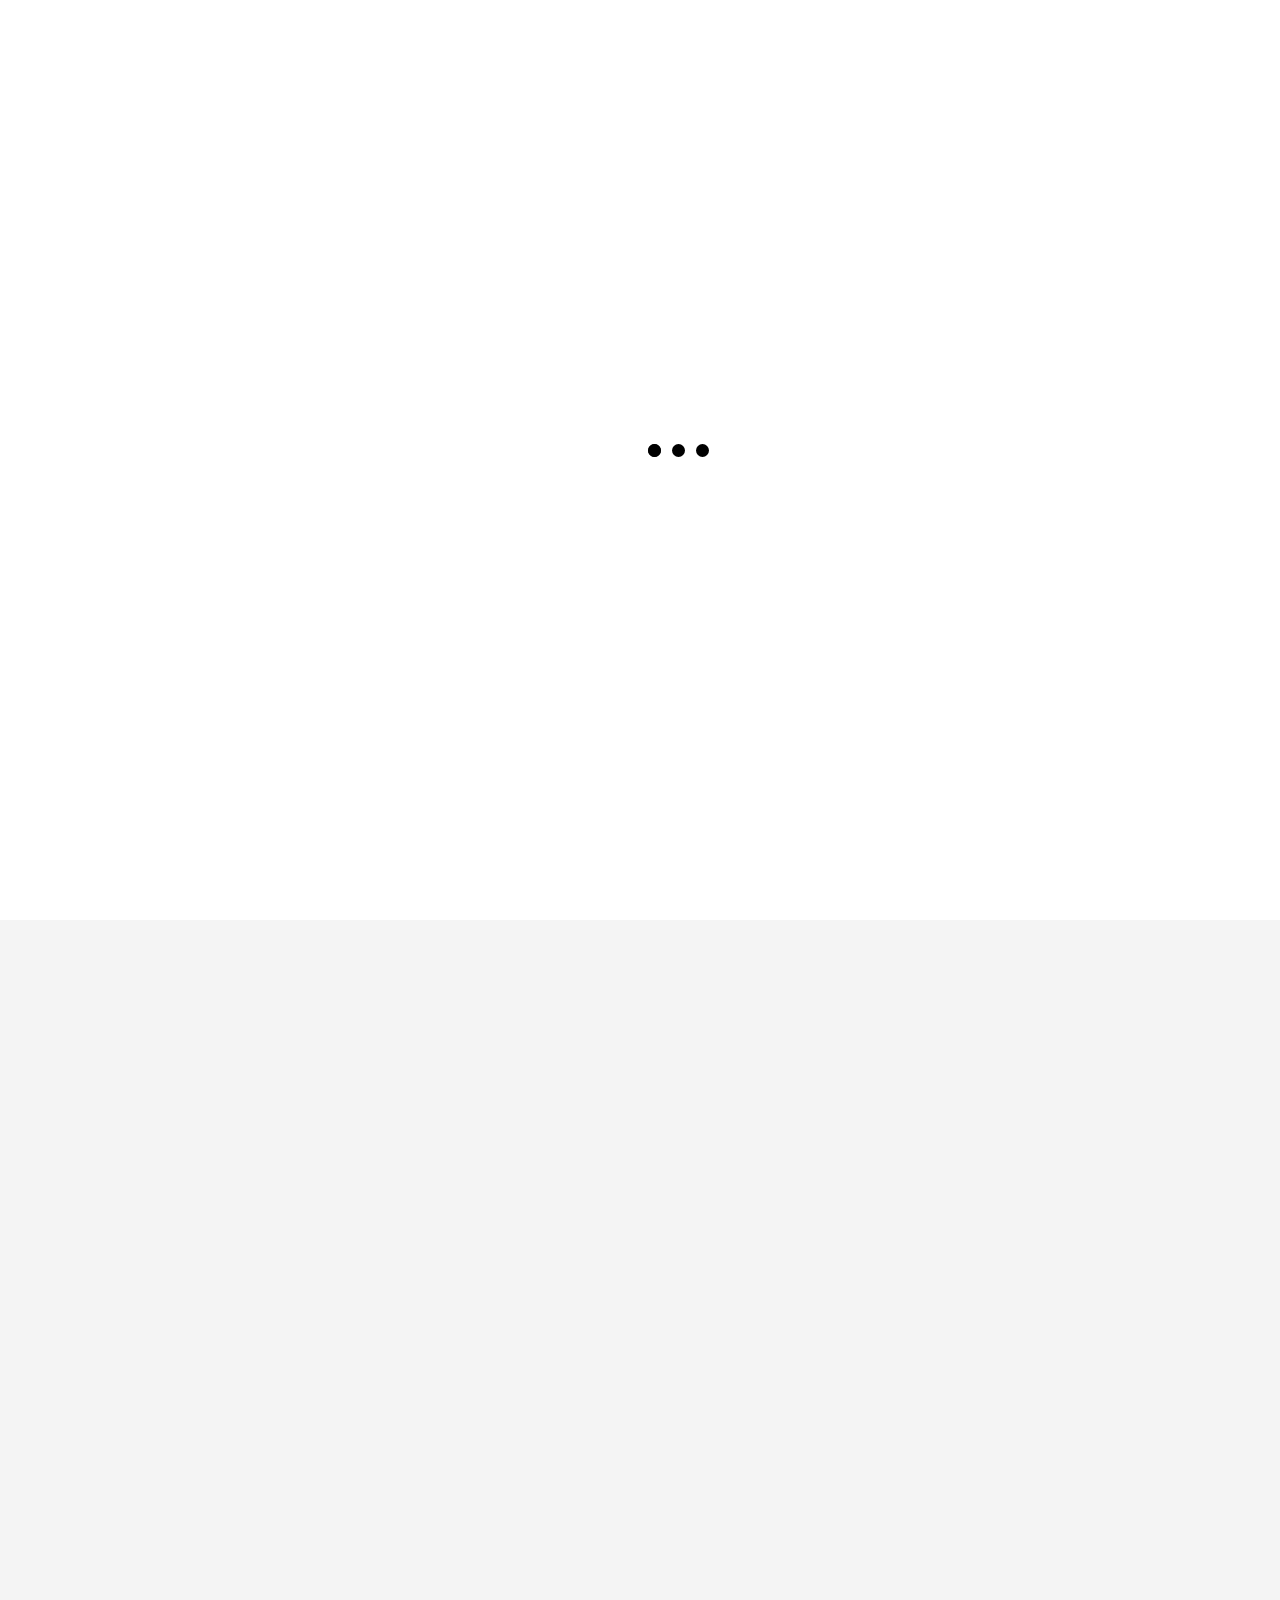
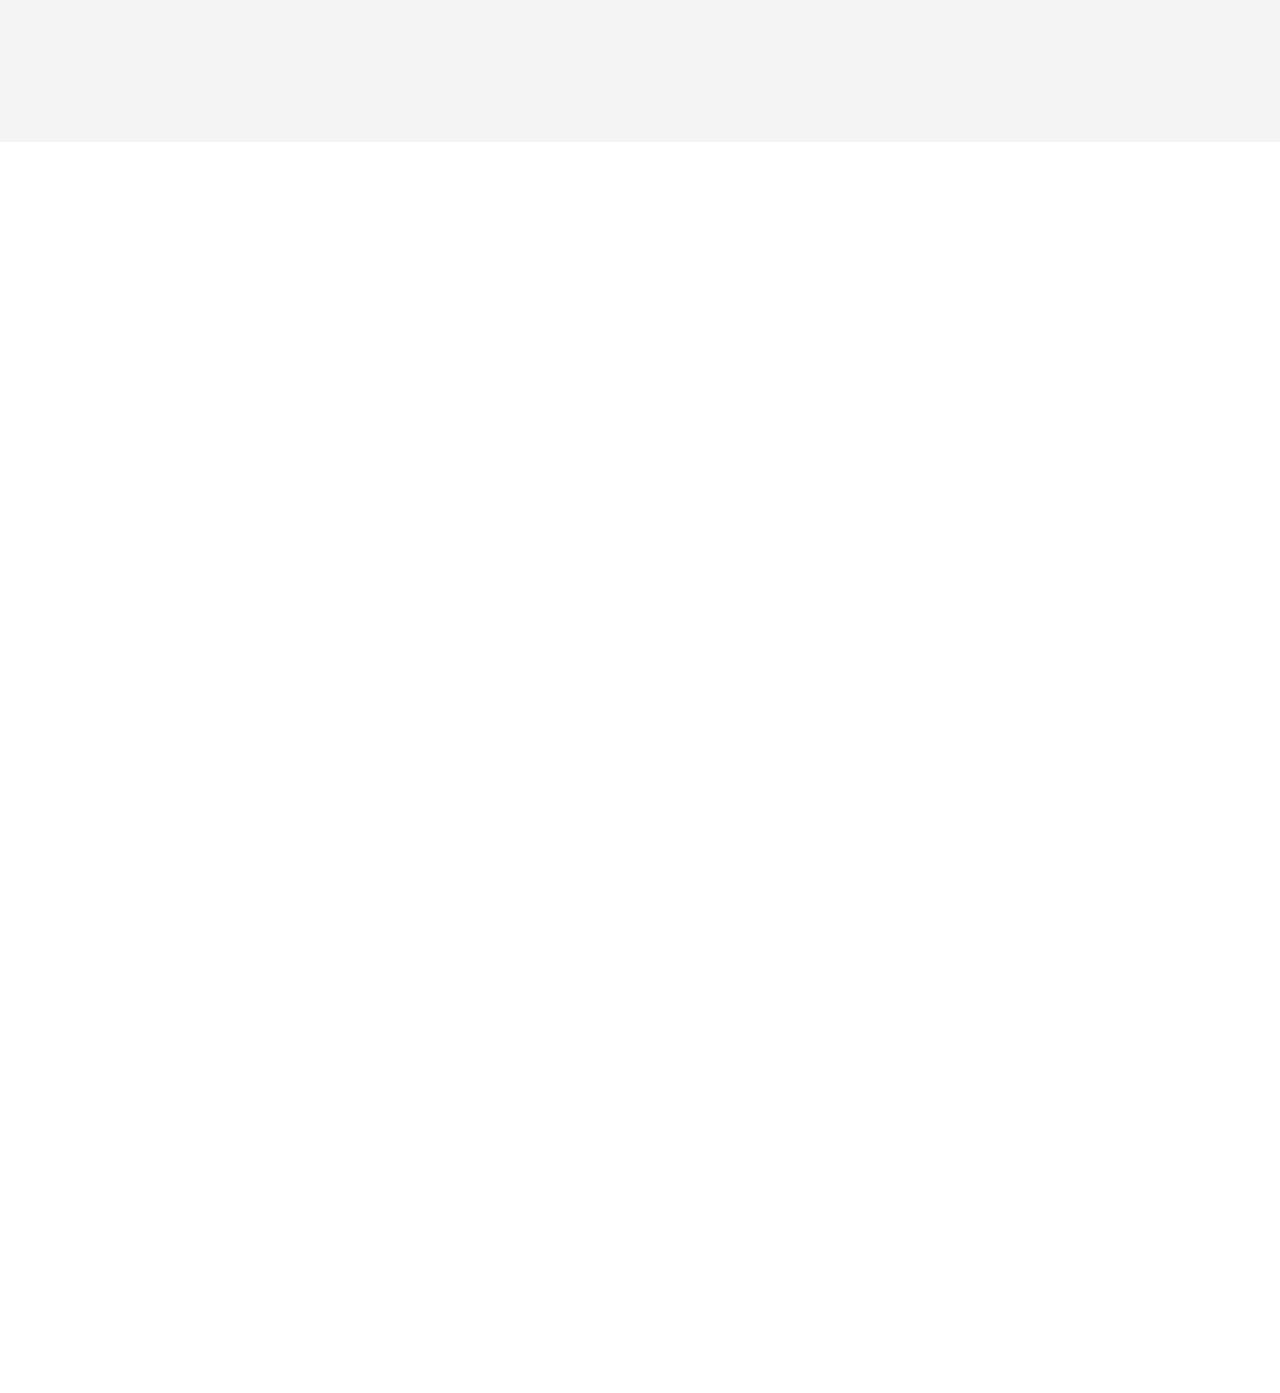
==== commit 2ec23a78: "added chat and profile pages" ====
--- a/index.html
+++ b/index.html
@@ -3,7 +3,7 @@
 <head>
   <meta charset="utf-8">
   <meta content="width=device-width, initial-scale=1.0" name="viewport">
-  <title>Team Phantoms</title>
+  <title>AlumniLink</title>
   <meta content="" name="description">
   <meta content="" name="keywords">
 
@@ -34,17 +34,17 @@
     <div class="container-fluid d-flex align-items-center justify-content-between">
 
       <a href="index.html" class="logo d-flex align-items-center me-auto me-xl-0">
-        <h1>Super Senior</h1>
-        <span>.</span>
+        <h1>Alumni Link</h1>
+
       </a>
       <nav id="navmenu" class="navmenu">
         <ul>
           <li><a href="index.html#hero" class="active">Home</a></li>
-          <li><a href="index.html#about">Opportutnities</a></li>
+          <li><a href="index.html#about">Opportunities</a></li>
           <li><a href="index.html#services">Achievements</a></li>
-          
-          <li><a href="blog.html">Education</a></li>
-          <li><a href="index.html#contact">Contact</a></li>
+
+          <li><a href="chat.html">Chat</a></li>
+          <li><a href="myprofile.html">My Profile</a></li>
         </ul>
 
         <i class="mobile-nav-toggle d-xl-none bi bi-list"></i>
@@ -60,17 +60,17 @@
     <!-- Hero Section - Home Page -->
     <section id="hero" class="hero">
 
-      <img src="_a0524491-b426-4482-9401-e0a22177721f.jpeg" alt="" data-aos="fade-in">
+      <img src="assets/img/hero-bg.jpg" alt="" data-aos="fade-in">
 
       <div class="container">
         <div class="row">
           <div class="col-lg-10">
-            <h2 data-aos="fade-up" data-aos-delay="100">Welcome Juniors</h2>
-            <p data-aos="fade-up" data-aos-delay="200">Let your Seniors Help you</p>
+            <h2 data-aos="fade-up" data-aos-delay="100">Connect with your Alumni network </h2>
+            <p data-aos="fade-up" data-aos-delay="200">Build lasting connections for mentorship, career growth, and more.</p>
           </div>
           <div class="col-lg-5">
             <form action="#" class="sign-up-form d-flex" data-aos="fade-up" data-aos-delay="300">
-              <input type="text" class="form-control" placeholder="Ask your doubts here...">
+              <input type="text" class="form-control" placeholder="Find mentors, friends, and opportunities...">
               <!-- <input type="submit" class="btn btn-primary" value="help" id="buttono"> -->
               <a  href="index.html#solution-video"><button class="btn-primary" >  Submit</button></a>
               <!-- <button class="btn-primary" onclick="window.location.href='index.html#solution-video'">Submit</button> -->
@@ -106,7 +106,7 @@
           <div class="col-xl-5 content">
             <h3>Here's what you get</h3>
             <h2>Sports/Culture/Extra curriculars</h2>
-            
+
             <a  class="read-more"><span>Read More</span><i class="bi bi-arrow-right"></i></a>
           </div>
 
@@ -291,106 +291,10 @@
       </div>
 
     </section><!-- End Recent-posts Section -->
-    
-
-    <!-- Contact Section - Home Page -->
-    <section id="contact" class="contact">
-
-      <!--  Section Title -->
-      <div class="container section-title" data-aos="fade-up">
-        <h2>Contact</h2>
-        <p>Newton School of technology & Rishihood university</p>
-      </div><!-- End Section Title -->
-
-      <div class="container" data-aos="fade-up" data-aos-delay="100">
-
-        <div class="row gy-4">
-
-          <div class="col-lg-6">
-
-            <div class="row gy-4">
-              <div class="col-md-6">
-                <div class="info-item" data-aos="fade" data-aos-delay="200">
-                  <i class="bi bi-geo-alt"></i>
-                  <h3>Address</h3>
-                  <p>Rishihood University, address</p>
-                  <p>NH44 Chowk Bahalgarh, Haryana 131001</p>
-                </div>
-              </div><!-- End Info Item -->
-
-              <div class="col-md-6">
-                <div class="info-item" data-aos="fade" data-aos-delay="300">
-                  <i class="bi bi-telephone"></i>
-                  <h3>Call Us</h3>
-                  <p>+ 1800-120-6631</p>
-                  <p>+1  1800-120-6631</p>
-                </div>
-              </div><!-- End Info Item -->
-
-              <div class="col-md-6">
-                <div class="info-item" data-aos="fade" data-aos-delay="400">
-                  <i class="bi bi-envelope"></i>
-                  <h3>Email Us</h3>
-                  <p>namaste@rishihood.edu.in</p>
-                  <p>admissions@rishihood.edu.in</p>
-                </div>
-              </div><!-- End Info Item -->
-
-              <div class="col-md-6">
-                <div class="info-item" data-aos="fade" data-aos-delay="500">
-                  <i class="bi bi-clock"></i>
-                  <h3>Open Hours</h3>
-                  <p>Monday - Friday</p>
-                  <p>9:00AM - 05:00PM</p>
-                </div>
-              </div><!-- End Info Item -->
-
-            </div>
-
-          </div>
-
-          <div class="col-lg-6">
-            <form action="forms/contact.php" method="post" class="php-email-form" data-aos="fade-up" data-aos-delay="200">
-              <div class="row gy-4">
-
-                <div class="col-md-6">
-                  <input type="text" name="name" class="form-control" placeholder="Your Name" required>
-                </div>
-
-                <div class="col-md-6 ">
-                  <input type="email" class="form-control" name="email" placeholder="Your Email" required>
-                </div>
-
-                <div class="col-md-12">
-                  <input type="text" class="form-control" name="subject" placeholder="Subject" required>
-                </div>
-
-                <div class="col-md-12">
-                  <textarea class="form-control" name="message" rows="6" placeholder="Message" required></textarea>
-                </div>
-
-                <div class="col-md-12 text-center">
-                  <div class="loading">Loading</div>
-                  <div class="error-message"></div>
-                  <div class="sent-message">Your message has been sent. Thank you!</div>
-
-                  <button type="submit">Send Message</button>
-                </div>
-
-              </div>
-            </form>
-          </div><!-- End Contact Form -->
-
-        </div>
-
-      </div>
-
-    </section><!-- End Contact Section -->
-
   </main>
 
   <!-- ======= Footer ======= -->
-  
+
 
   <!-- Scroll Top Button -->
   <a href="#" id="scroll-top" class="scroll-top d-flex align-items-center justify-content-center"><i class="bi bi-arrow-up-short"></i></a>
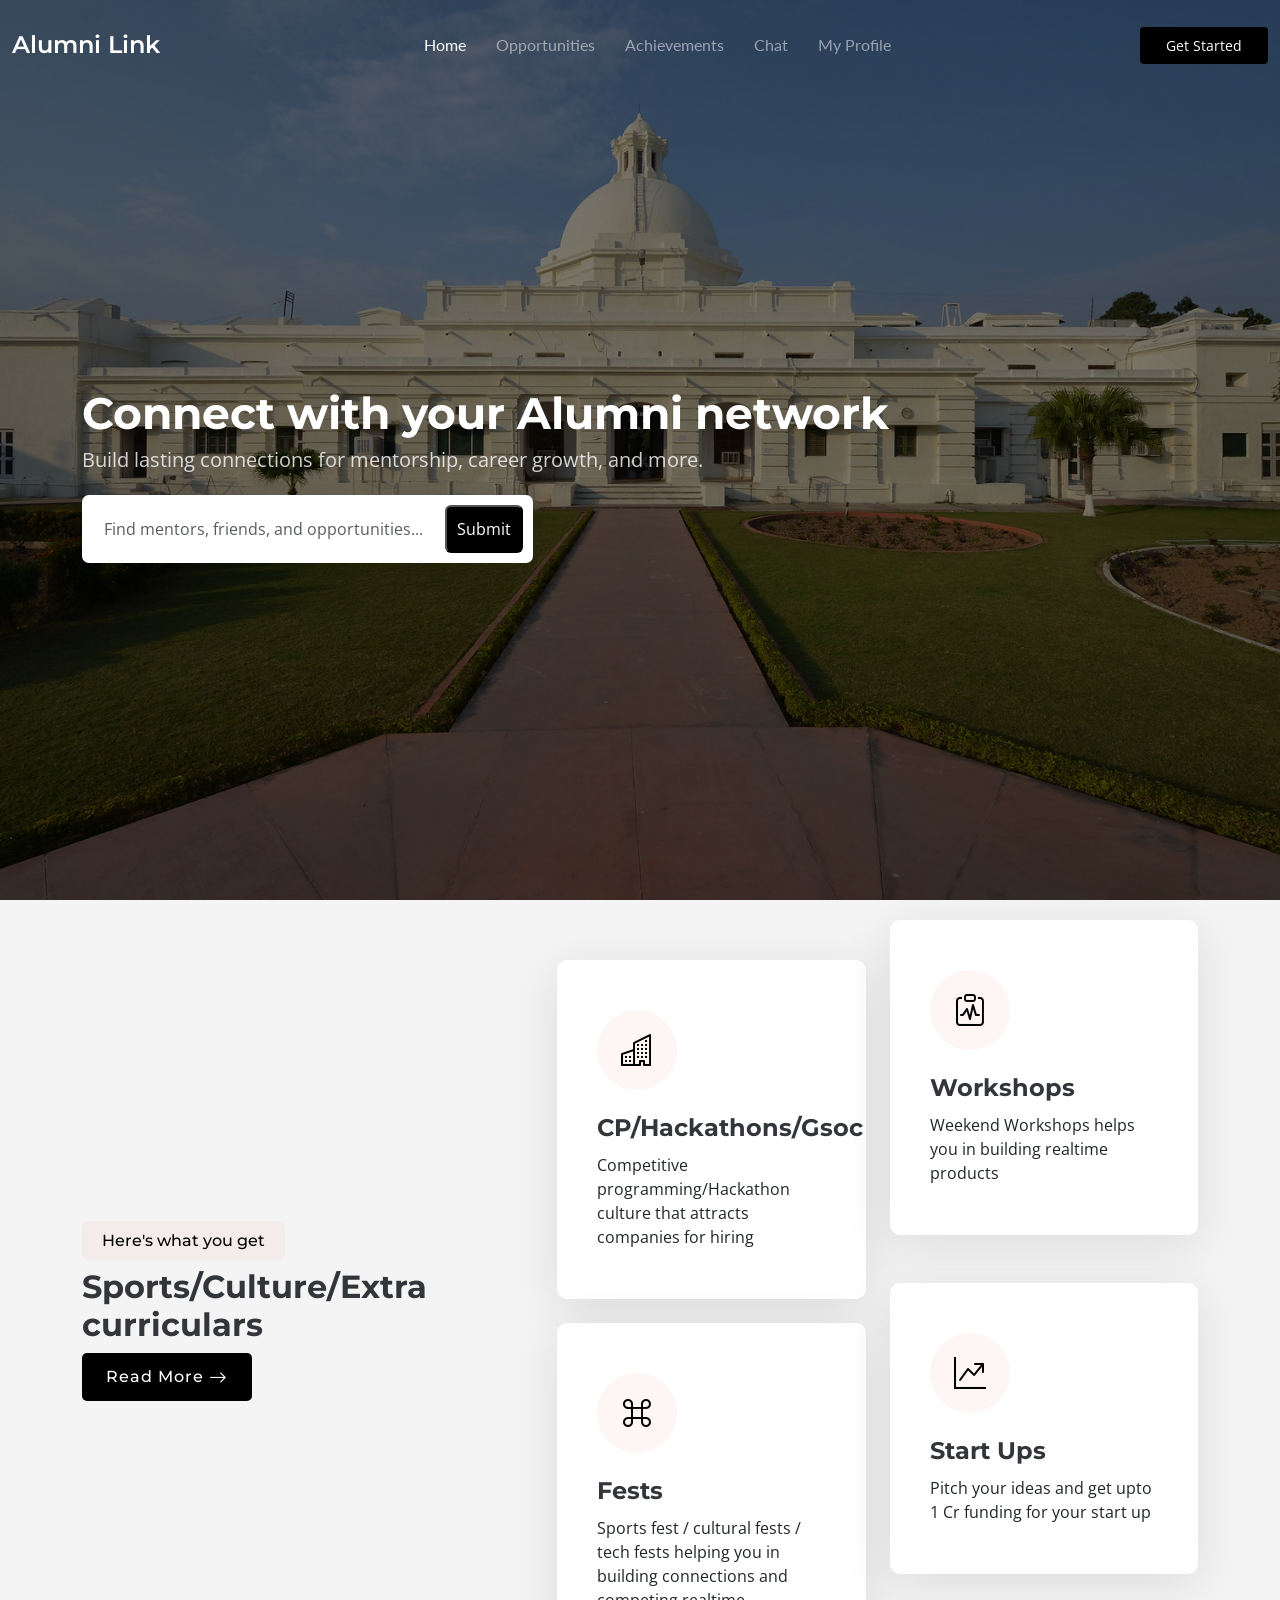
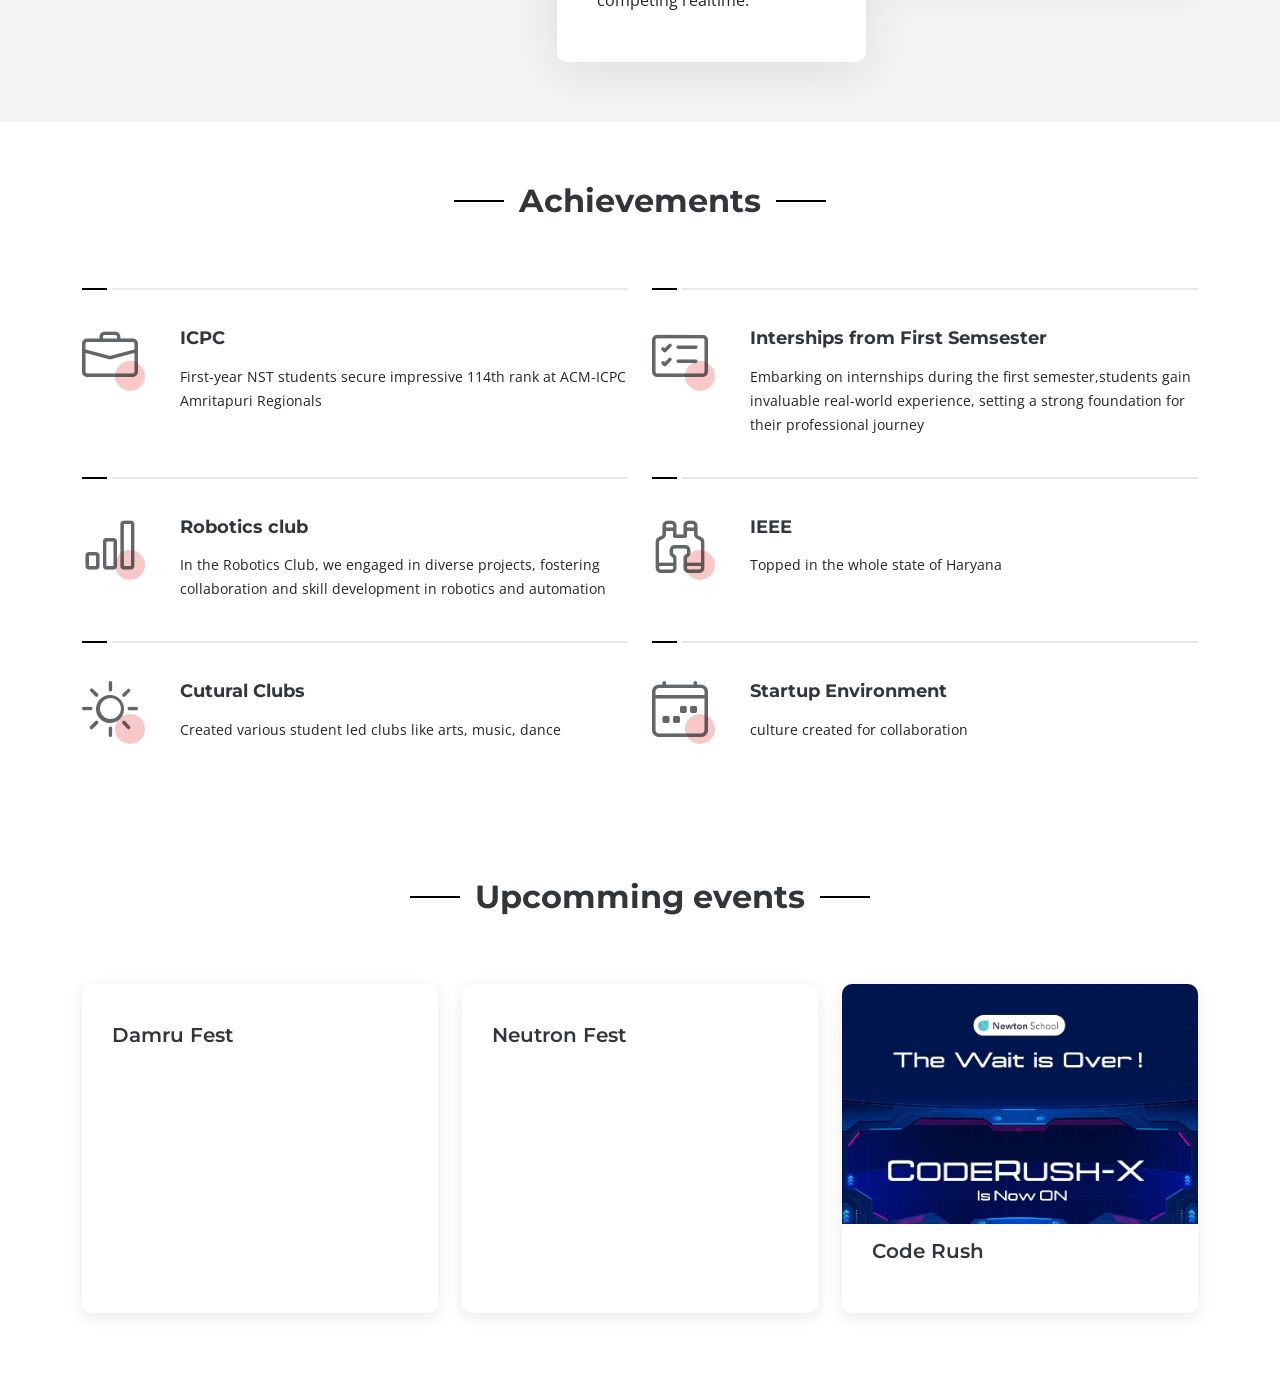
==== commit 912cadec: "updated" ====
--- a/index.html
+++ b/index.html
@@ -60,7 +60,7 @@
     <!-- Hero Section - Home Page -->
     <section id="hero" class="hero">
 
-      <img src="assets/img/hero-bg.jpg" alt="" data-aos="fade-in">
+      <img src="iiitr.jpg" alt="" data-aos="fade-in">
 
       <div class="container">
         <div class="row">
@@ -85,17 +85,6 @@
 
     </section><!-- End Hero Section -->
 
-    <!-- Clients Section - Home Page -->
-    <section id="clients" class="clients">
-
-      <div class="container-fluid" data-aos="fade-up">
-
-        <div class="row gy-4">
-
-
-      </div>
-
-    </section><!-- End Clients Section -->
 
     <!-- About Section - Home Page -->
     <section id="about" class="about">
--- a/assets/css/main.css
+++ b/assets/css/main.css
@@ -811,6 +811,7 @@
   display: flex;
   align-items: center;
   justify-content: center;
+  background-color: grey;
 }
 
 .hero img {
@@ -2896,7 +2897,6 @@
 
 
 
-
 /* 
 .video-container {
   position: relative;
@@ -2929,4 +2929,130 @@
  }
  .btn-primary :hover{
   font-size: 1.5rem;
- }+ }
+
+
+
+
+
+
+ /* new css */
+
+
+ .profile {
+  width: 300px;
+  font-family: 'Roboto', sans-serif;
+}
+.profile-header{
+  text-align: center;
+  border-radius: 12px 12px 0 0;
+  /* background: rgb(13, 104, 231); */
+  /* background: url("https://64.media.tumblr.com/ad7c23f923e144352007a7de049c98ac/92afd8a19abae2b8-a4/s640x960/ddc63bf27f5d84ec18e39bfba7d5e2ae15b2ddfb.png"); */
+  background-color: black;
+  background-position: left;
+  background-size: cover;
+}
+.profile img {
+  width: 4.5rem;
+  height: 4.5rem;
+  border-radius: 50%;
+  position: relative;
+  top: 25px;
+  left : 37%;
+}
+.profile-body {
+  background-color: rgb(32, 32, 32);
+  border-radius: 0px 0px 15px 15px;
+}
+.profile-info {
+  margin: 0 30px;
+  padding-top: 35px;
+  padding-bottom: 10px;
+  text-align: center;
+}
+.profile-info h1 {
+  font-size: 23px;
+  margin-top: 0;
+  color: 	#F5F8FA;
+  font-weight: 300;
+  margin-bottom: 0px;
+}
+.profile-info h2 {
+  font-size: 15px;
+  color:  #657786;
+  margin: 5px 0px;
+}
+.profile-info p{
+  font-size: 13px;
+  color: #AAB8C2;
+}
+
+.profile-image {
+  width: 40px;
+  height: 40px;
+  border-radius: 50%;
+  background-color: #657786;
+  /* left: 37%; */
+}
+
+.stat-box {
+  padding: 5px 0;
+  display: flex;
+}
+
+.stat-box div {
+  width: 100%;
+  text-align: center;
+}
+
+.stat-box h3 {
+  color: #F5F8FA;
+  margin-bottom: 0;
+}
+
+.stat-box p {
+  color: #AAB8C2;
+  margin-top: 8px;
+}
+
+
+.my-profile {
+  padding: 10px 0px;
+  text-align: center;
+}
+.my-profile p{
+  color: white;
+}
+
+.follow-profile{
+  display: flex;
+  gap: 5px;
+  width: 100%;
+  justify-content: space-between;
+  align-items: center;
+  margin-bottom: 10px;
+}
+
+.follow-profile img{
+  border-radius: 50%;
+  height: 3rem;
+  width: 3rem;
+}
+.profile-header{
+  text-align: left;
+  border-radius: 12px 12px 0 0;
+  background-color: rgb(32, 32, 32);
+  /* background: rgb(13, 104, 231);
+  background: url("https://64.media.tumblr.com/ad7c23f923e144352007a7de049c98ac/92afd8a19abae2b8-a4/s640x960/ddc63bf27f5d84ec18e39bfba7d5e2ae15b2ddfb.png"); */
+  background-position: center;
+  background-size: cover;
+}
+
+.info{
+  display:flex;
+  flex-direction: column;
+  padding-left: 25%;
+}
+/* *{
+  background-color: grey;
+} */
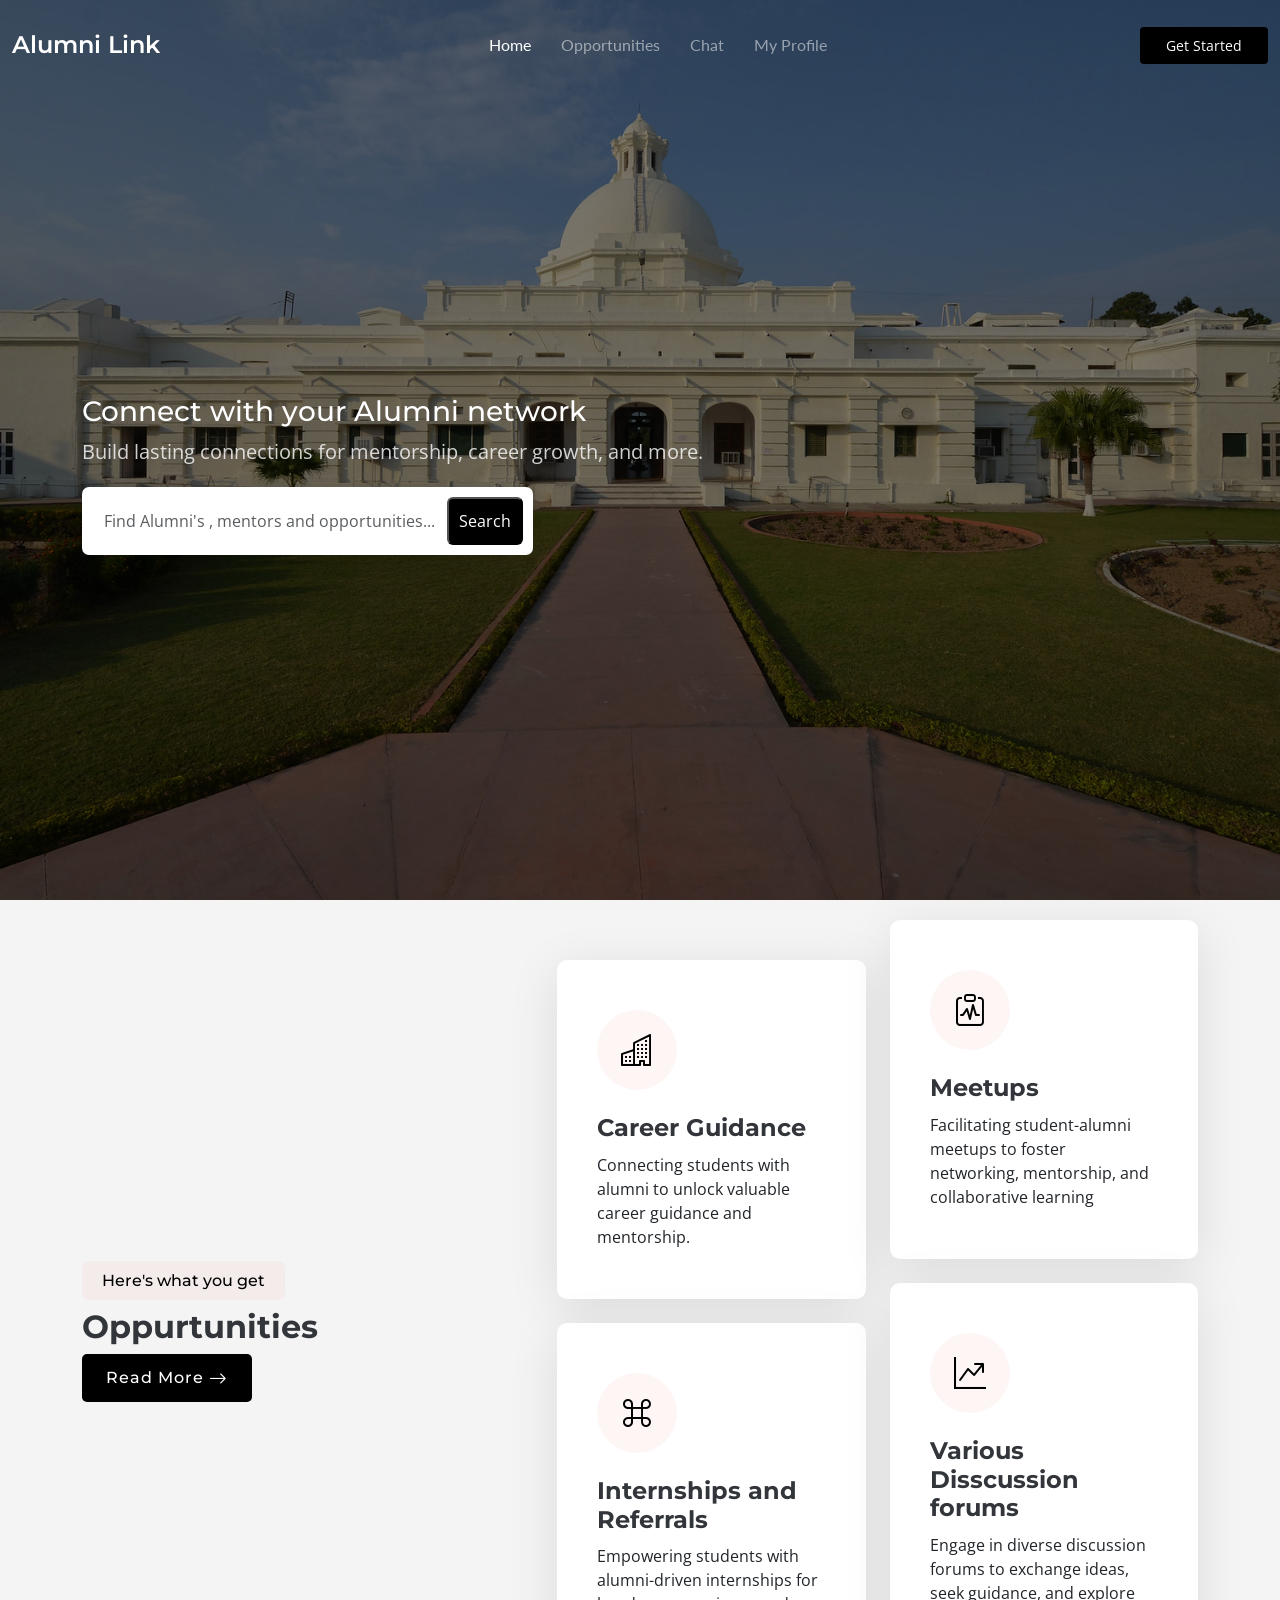
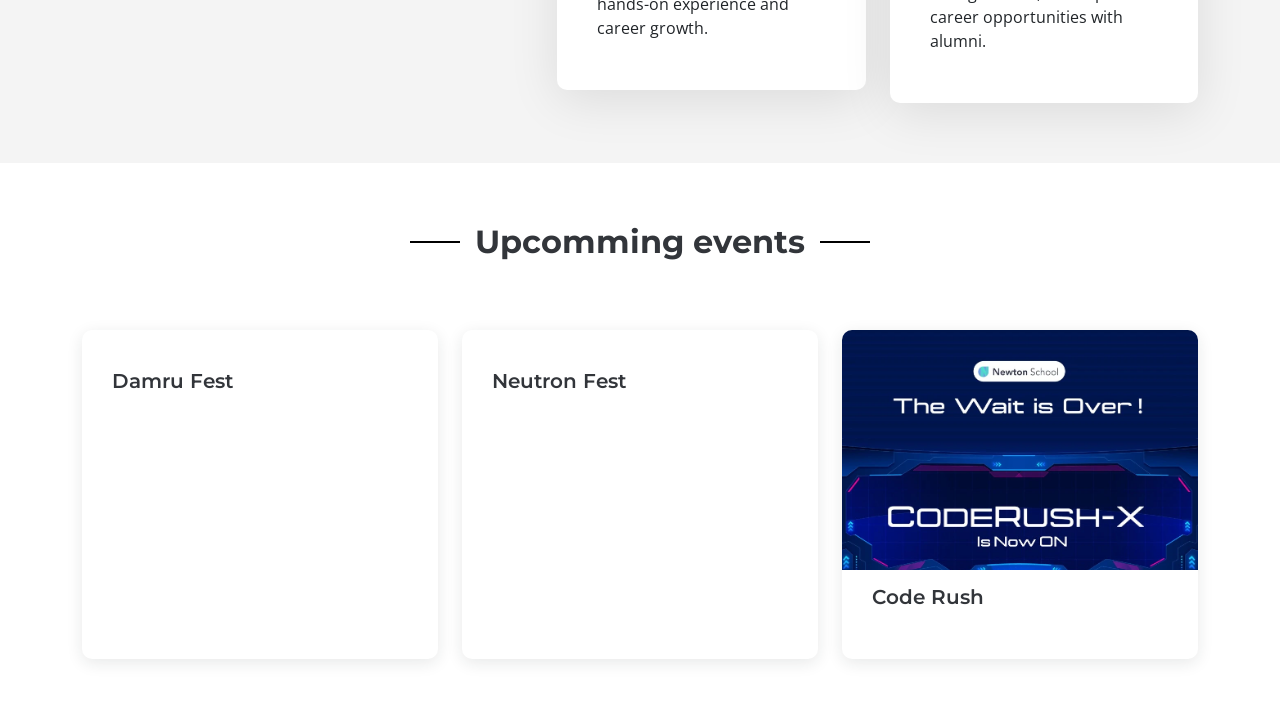
==== commit abd83cf6: "updated" ====
--- a/index.html
+++ b/index.html
@@ -41,7 +41,6 @@
         <ul>
           <li><a href="index.html#hero" class="active">Home</a></li>
           <li><a href="index.html#about">Opportunities</a></li>
-          <li><a href="index.html#services">Achievements</a></li>
 
           <li><a href="chat.html">Chat</a></li>
           <li><a href="myprofile.html">My Profile</a></li>
@@ -65,14 +64,14 @@
       <div class="container">
         <div class="row">
           <div class="col-lg-10">
-            <h2 data-aos="fade-up" data-aos-delay="100">Connect with your Alumni network </h2>
+            <h3 data-aos="fade-up" style = "color: white" data-aos-delay="100">Connect with your Alumni network </h3>
             <p data-aos="fade-up" data-aos-delay="200">Build lasting connections for mentorship, career growth, and more.</p>
           </div>
           <div class="col-lg-5">
             <form action="#" class="sign-up-form d-flex" data-aos="fade-up" data-aos-delay="300">
-              <input type="text" class="form-control" placeholder="Find mentors, friends, and opportunities...">
+              <input type="text" class="form-control" placeholder="Find Alumni's , mentors and opportunities...">
               <!-- <input type="submit" class="btn btn-primary" value="help" id="buttono"> -->
-              <a  href="index.html#solution-video"><button class="btn-primary" >  Submit</button></a>
+              <button class="btn-primary" >Search</button>
               <!-- <button class="btn-primary" onclick="window.location.href='index.html#solution-video'">Submit</button> -->
             </form>
           </div>
@@ -94,7 +93,7 @@
 
           <div class="col-xl-5 content">
             <h3>Here's what you get</h3>
-            <h2>Sports/Culture/Extra curriculars</h2>
+            <h2>Oppurtunities</h2>
 
             <a  class="read-more"><span>Read More</span><i class="bi bi-arrow-right"></i></a>
           </div>
@@ -105,32 +104,32 @@
               <div class="col-md-6" data-aos="fade-up" data-aos-delay="200">
                 <div class="icon-box">
                   <i class="bi bi-buildings"></i>
-                  <h3>CP/Hackathons/Gsoc</h3>
-                  <p>Competitive programming/Hackathon culture that attracts companies for hiring</p>
+                  <h3>Career Guidance </h3>
+                  <p>Connecting students with alumni to unlock valuable career guidance and mentorship.</p>
                 </div>
               </div> <!-- End Icon Box -->
 
               <div class="col-md-6" data-aos="fade-up" data-aos-delay="300">
                 <div class="icon-box">
                   <i class="bi bi-clipboard-pulse"></i>
-                  <h3>Workshops</h3>
-                  <p>Weekend Workshops helps you in building realtime products  </p>
+                  <h3>Meetups</h3>
+                  <p>Facilitating student-alumni meetups to foster networking, mentorship, and collaborative learning</p>
                 </div>
               </div> <!-- End Icon Box -->
 
               <div class="col-md-6" data-aos="fade-up" data-aos-delay="400">
                 <div class="icon-box">
                   <i class="bi bi-command"></i>
-                  <h3>Fests</h3>
-                  <p>Sports fest / cultural fests / tech fests helping you in building connections and competing realtime.</p>
+                  <h3>Internships and Referrals</h3>
+                  <p>Empowering students with alumni-driven internships for hands-on experience and career growth.</p>
                 </div>
               </div> <!-- End Icon Box -->
 
               <div class="col-md-6" data-aos="fade-up" data-aos-delay="500">
                 <div class="icon-box">
                   <i class="bi bi-graph-up-arrow"></i>
-                  <h3>Start Ups</h3>
-                  <p>Pitch your ideas and get upto 1 Cr funding for your start up</p>
+                  <h3>Various Disscussion forums</h3>
+                  <p>Engage in diverse discussion forums to exchange ideas, seek guidance, and explore career opportunities with alumni.</p>
                 </div>
               </div> <!-- End Icon Box -->
 
@@ -142,83 +141,6 @@
 
     </section>
     <!-- Services Section - Home Page -->
-    <section id="services" class="services">
-
-      <!--  Section Title -->
-      <div class="container section-title" data-aos="fade-up">
-        <h2>Achievements</h2>
-      </div><!-- End Section Title -->
-
-      <div class="container">
-
-        <div class="row gy-4">
-
-          <div class="col-lg-6 " data-aos="fade-up" data-aos-delay="100">
-            <div class="service-item d-flex">
-              <div class="icon flex-shrink-0"><i class="bi bi-briefcase"></i></div>
-              <div>
-                <h4 class="title"><a  class="stretched-link">ICPC</a></h4>
-                <p class="description">First-year NST students secure impressive 114th rank at ACM-ICPC Amritapuri Regionals</p>
-              </div>
-            </div>
-          </div>
-          <!-- End Service Item -->
-
-          <div class="col-lg-6 " data-aos="fade-up" data-aos-delay="200">
-            <div class="service-item d-flex">
-              <div class="icon flex-shrink-0"><i class="bi bi-card-checklist"></i></div>
-              <div>
-                <h4 class="title"><a  class="stretched-link">Interships from First Semsester</a></h4>
-                <p class="description">Embarking on internships during the first semester,students gain invaluable real-world experience, setting a strong foundation for their professional journey</p>
-              </div>
-            </div>
-          </div><!-- End Service Item -->
-
-          <div class="col-lg-6 " data-aos="fade-up" data-aos-delay="300">
-            <div class="service-item d-flex">
-              <div class="icon flex-shrink-0"><i class="bi bi-bar-chart"></i></div>
-              <div>
-                <h4 class="title"><a class="stretched-link">Robotics club</a></h4>
-                <p class="description">In the Robotics Club, we engaged in diverse projects, fostering collaboration and skill development in robotics and automation</p>
-              </div>
-            </div>
-          </div><!-- End Service Item -->
-
-          <div class="col-lg-6 " data-aos="fade-up" data-aos-delay="400">
-            <div class="service-item d-flex">
-              <div class="icon flex-shrink-0"><i class="bi bi-binoculars"></i></div>
-              <div>
-                <h4 class="title"><a  class="stretched-link">IEEE</a></h4>
-                <p class="description">Topped in the whole state of Haryana</p>
-              </div>
-            </div>
-          </div><!-- End Service Item -->
-
-          <div class="col-lg-6 " data-aos="fade-up" data-aos-delay="500">
-            <div class="service-item d-flex">
-              <div class="icon flex-shrink-0"><i class="bi bi-brightness-high"></i></div>
-              <div>
-                <h4 class="title"><a class="stretched-link">Cutural Clubs</a></h4>
-                <p class="description">Created various student led clubs like arts, music, dance</p>
-              </div>
-            </div>
-          </div><!-- End Service Item -->
-
-          <div class="col-lg-6 " data-aos="fade-up" data-aos-delay="600">
-            <div class="service-item d-flex">
-              <div class="icon flex-shrink-0"><i class="bi bi-calendar4-week"></i></div>
-              <div>
-                <h4 class="title"><a class="stretched-link">Startup Environment</a></h4>
-                <p class="description">culture created for collaboration</p>
-              </div>
-            </div>
-          </div><!-- End Service Item -->
-
-        </div>
-
-      </div>
-
-    </section><!-- End Services Section -->
     <!-- Recent-posts Section - Home Page -->
     <section id="recent-posts" class="recent-posts">
 
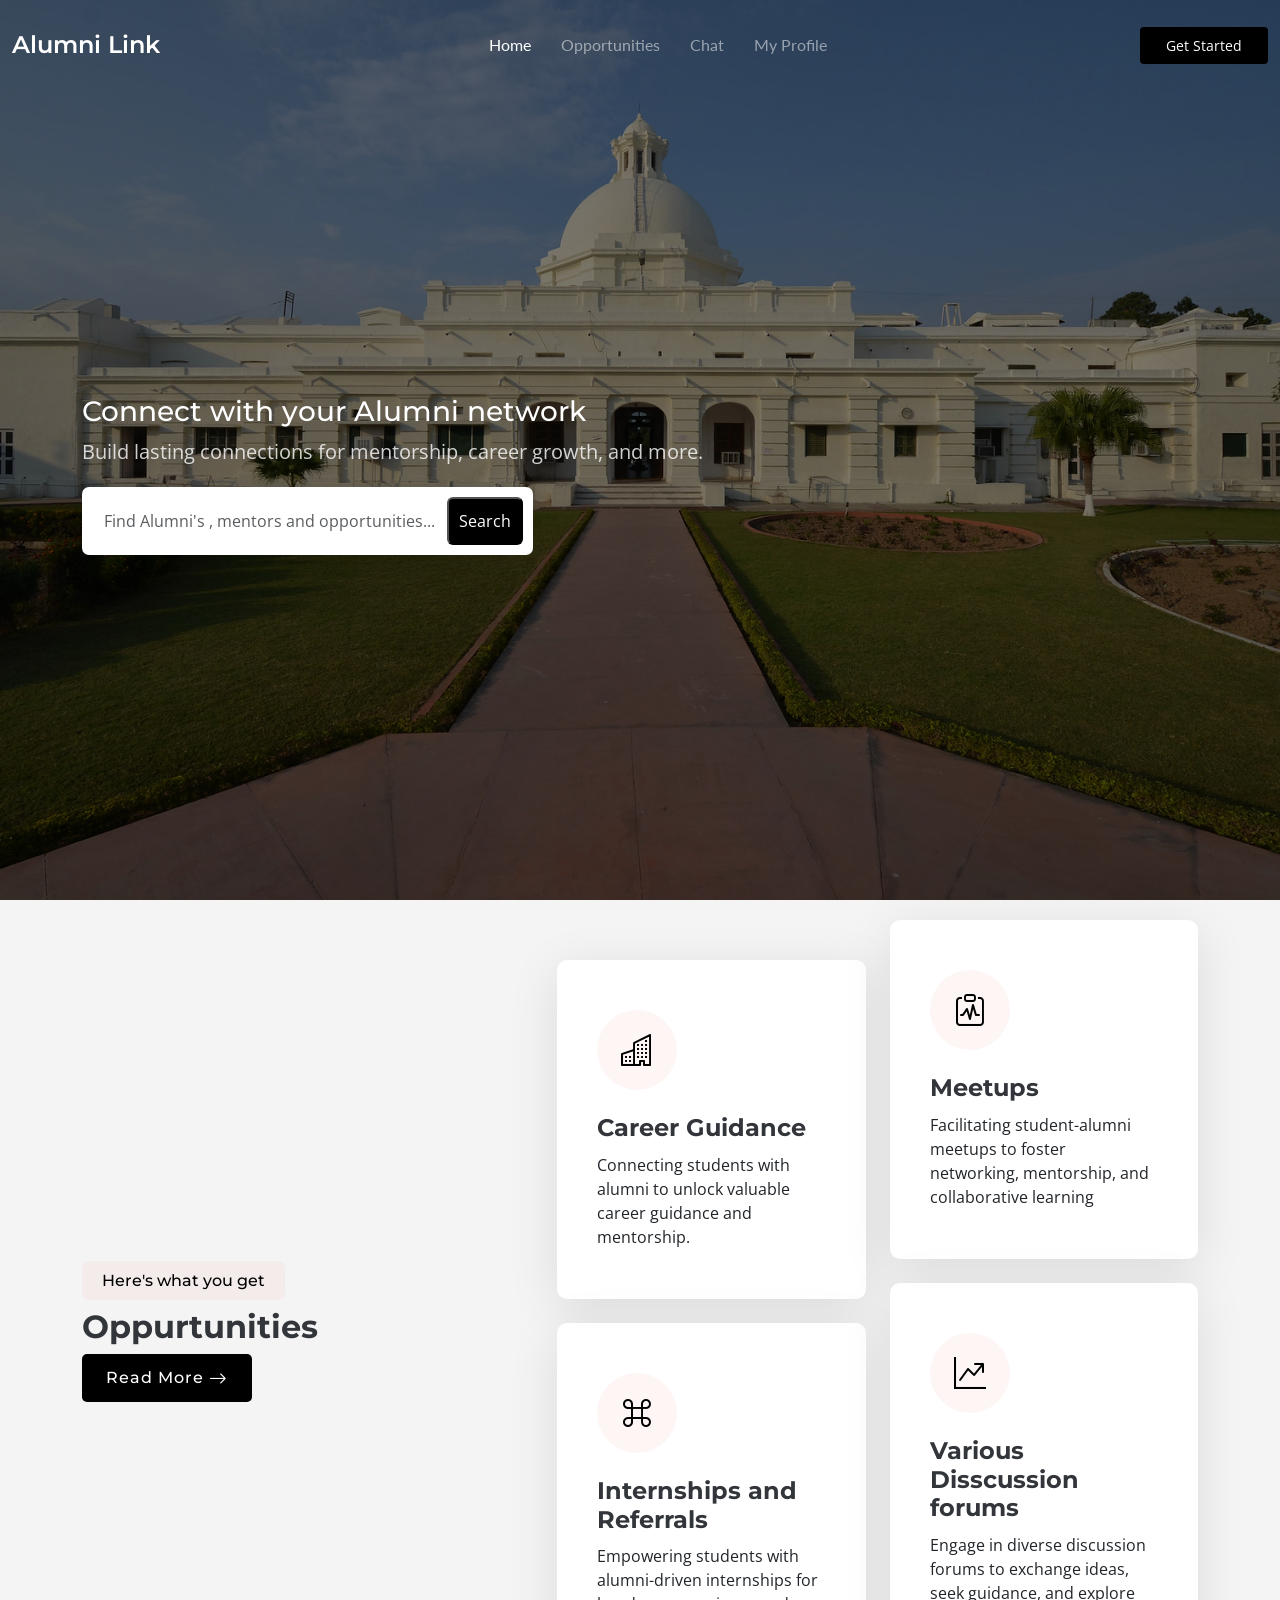
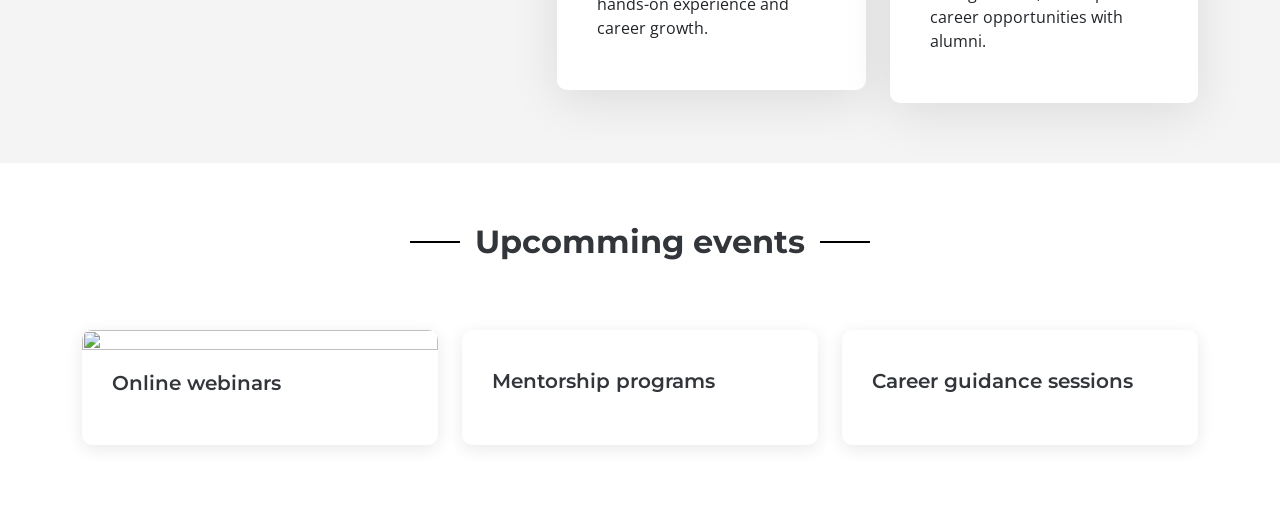
==== commit fb9aca25: "done" ====
--- a/index.html
+++ b/index.html
@@ -157,12 +157,12 @@
             <article>
 
               <div class="post-img">
-                <img src="https://damru.rishihood.edu.in/images/COLOUR_WITHOUTBCG%20(1).png" alt="" class="img-fluid">
+                <img style="height: 100%; width: 100%;" src="https://d1csarkz8obe9u.cloudfront.net/posterpreviews/corporate-webinar-flyer-design-template-450b818eacdd7322c40abb07d3846e29_screen.jpg?ts=1685559644" alt="" class="img-fluid">
               </div>
 
 
               <h2 class="title">
-                <a href="https://damru.rishihood.edu.in/competitions.html">Damru Fest</a>
+                <a href="https://damru.rishihood.edu.in/competitions.html">Online webinars</a>
               </h2>
 
             </article>
@@ -172,12 +172,12 @@
             <article>
 
               <div class="post-img">
-                <img src="https://encrypted-tbn0.gstatic.com/images?q=tbn:ANd9GcT6yv4cYqVsQr5GHYS9W18qjP5LF4CqBjvA18ompoas4g&s" alt="" class="img-fluid" height="auto" width="100%">
+                <img src="https://scontent.fdel25-3.fna.fbcdn.net/v/t39.30808-6/452668655_899570432196802_508407652354359343_n.jpg?_nc_cat=104&ccb=1-7&_nc_sid=833d8c&_nc_ohc=ZGdwEXHsq3kQ7kNvgEK2V51&_nc_ht=scontent.fdel25-3.fna&_nc_gid=A_oxxvvkkiOvgRLaWDGICZ7&oh=00_AYCpAbSsKHh-ApjXxjwB3aWsZwozcbBwr5S35aj_dFxqxg&oe=66E1CA18" alt="" class="img-fluid" height="auto" width="100%">
               </div>
 
 
               <h2 class="title">
-                <a href="https://www.neutronfest.com">Neutron Fest</a>
+                <a href="https://www.neutronfest.com">Mentorship programs </a>
               </h2>
 
             </article>
@@ -187,12 +187,12 @@
             <article>
 
               <div class="post-img">
-                <img src="coderush.webp" alt="" class="img-fluid">
+                <img src="https://imageio.forbes.com/specials-images/imageserve/6352db8caeb481f6a5e382e5/Conference-speaker-talking-to-audience/0x0.jpg?format=jpg&crop=2323,1742,x291,y0,safe&width=960" alt="" class="img-fluid">
               </div>
 
 
               <h2 class="title">
-                <a href="blog-details.html">Code Rush</a>
+                <a href="blog-details.html">Career guidance sessions </a>
               </h2>
 
             </article>
